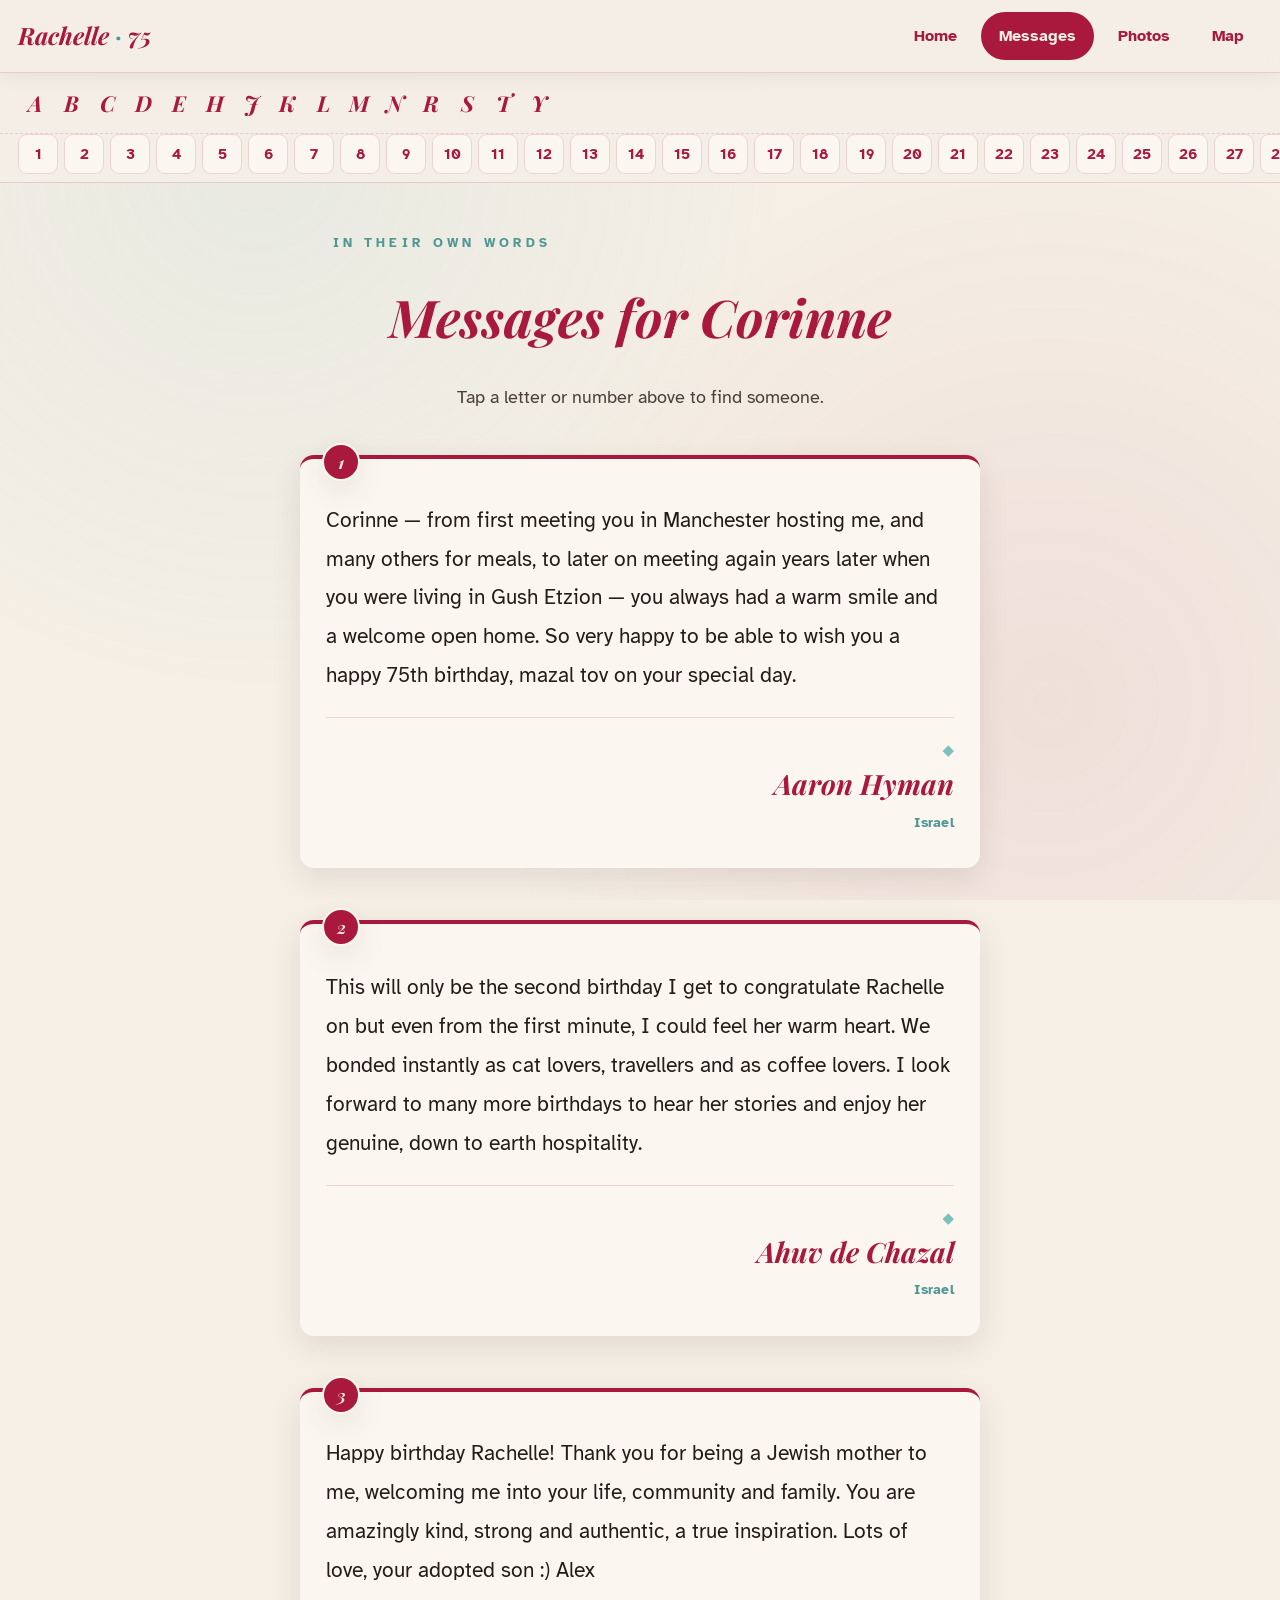
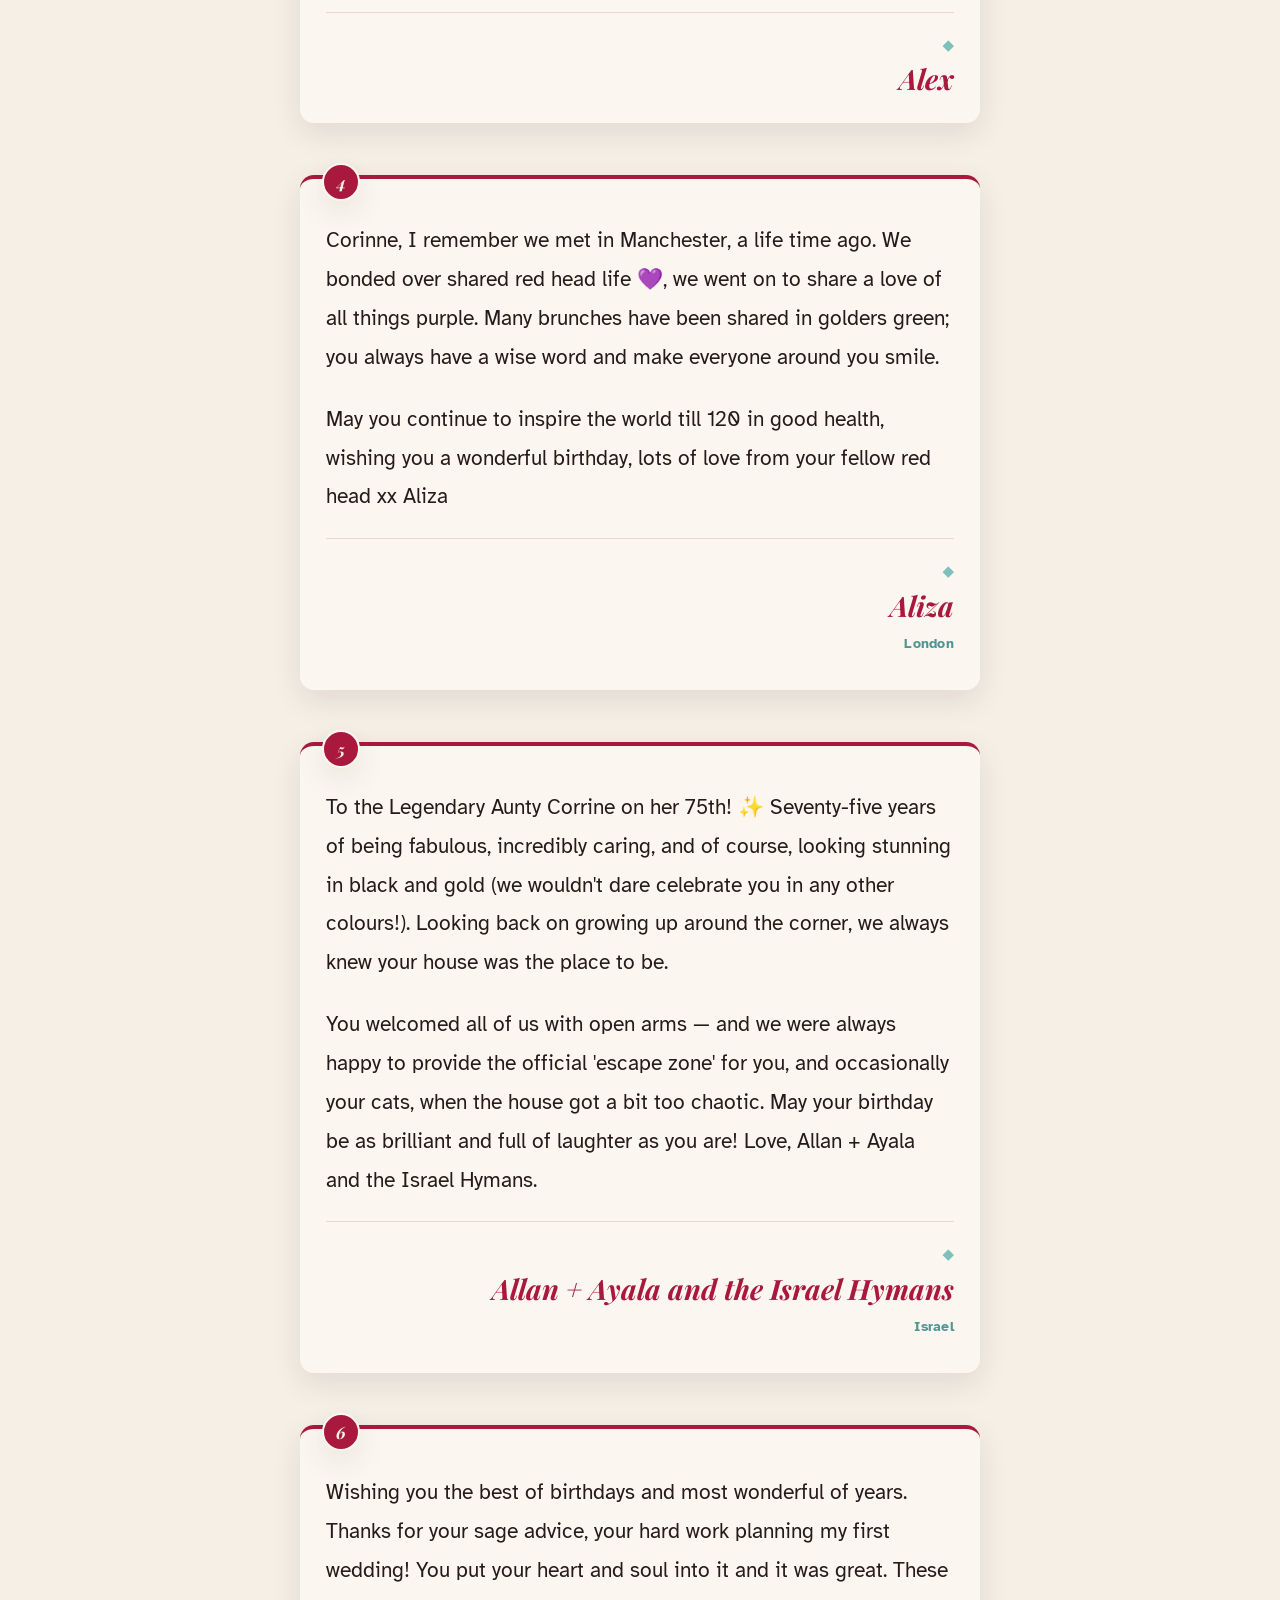
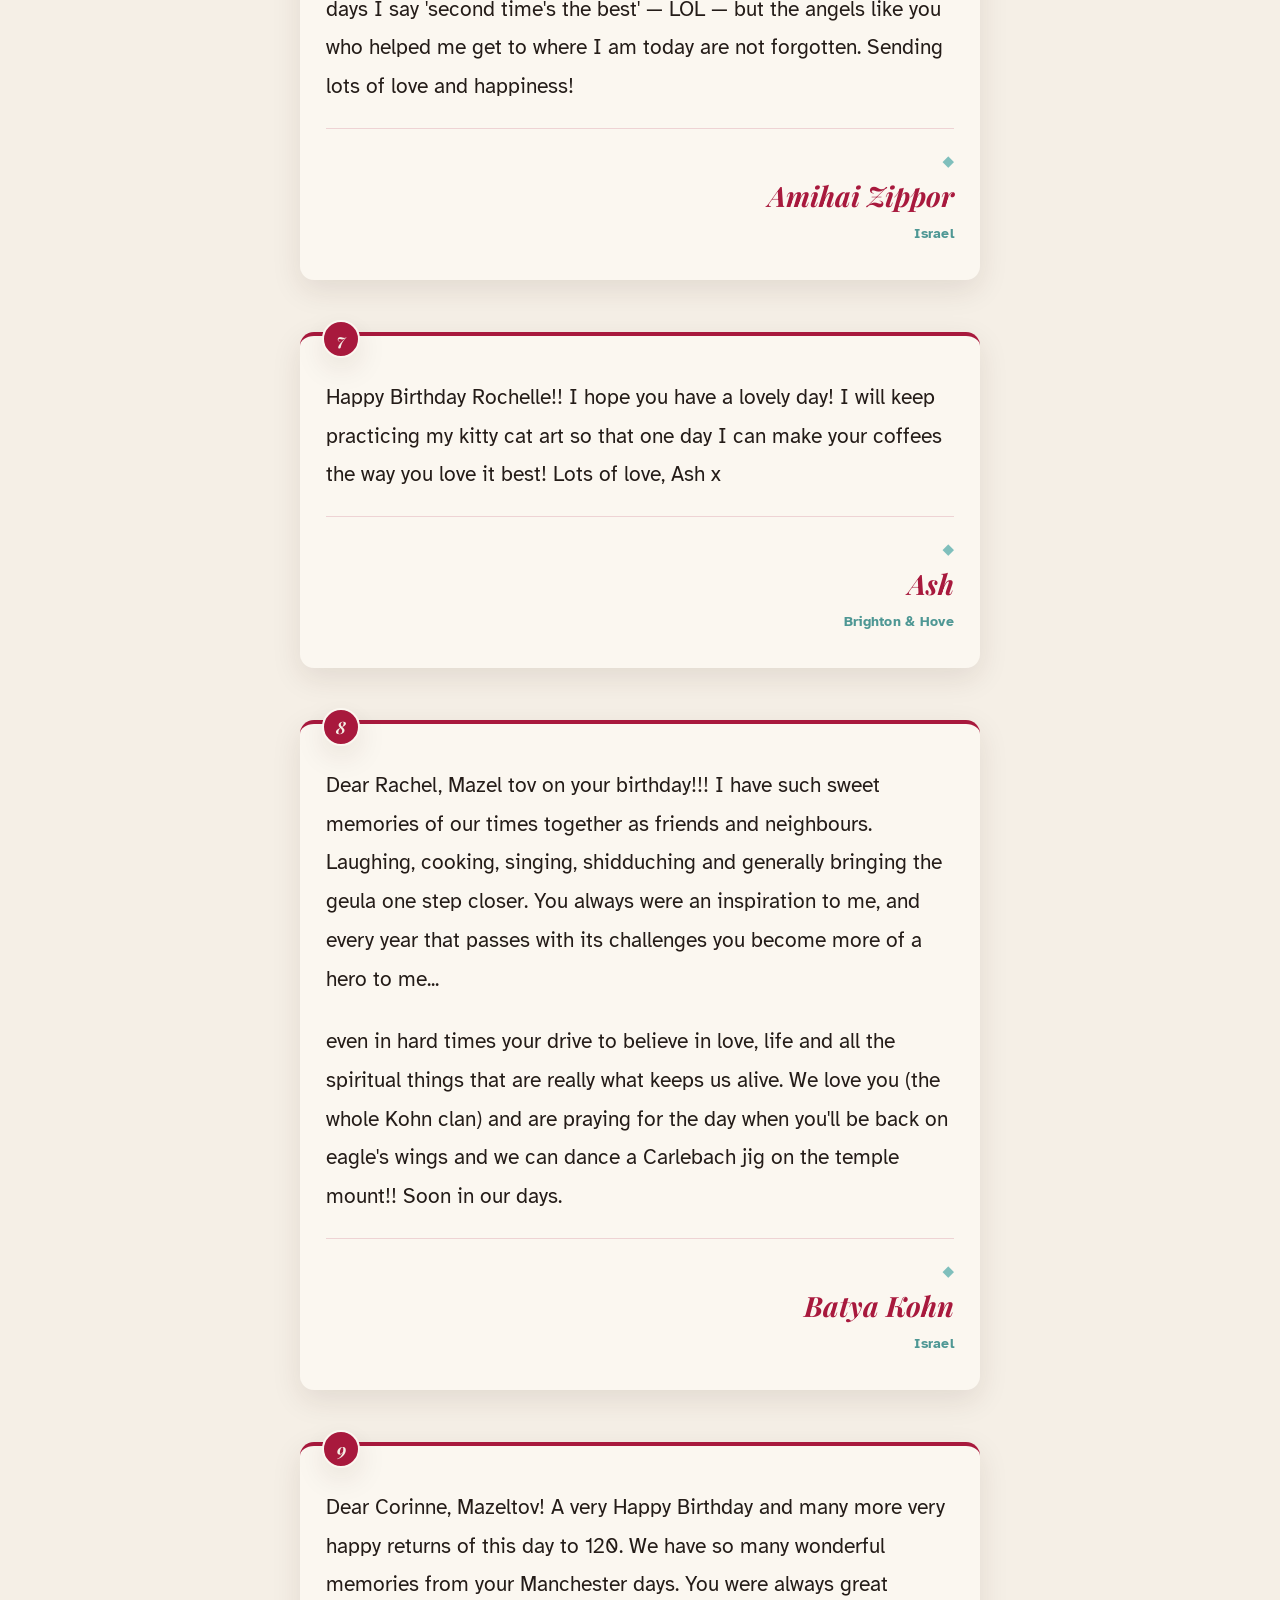
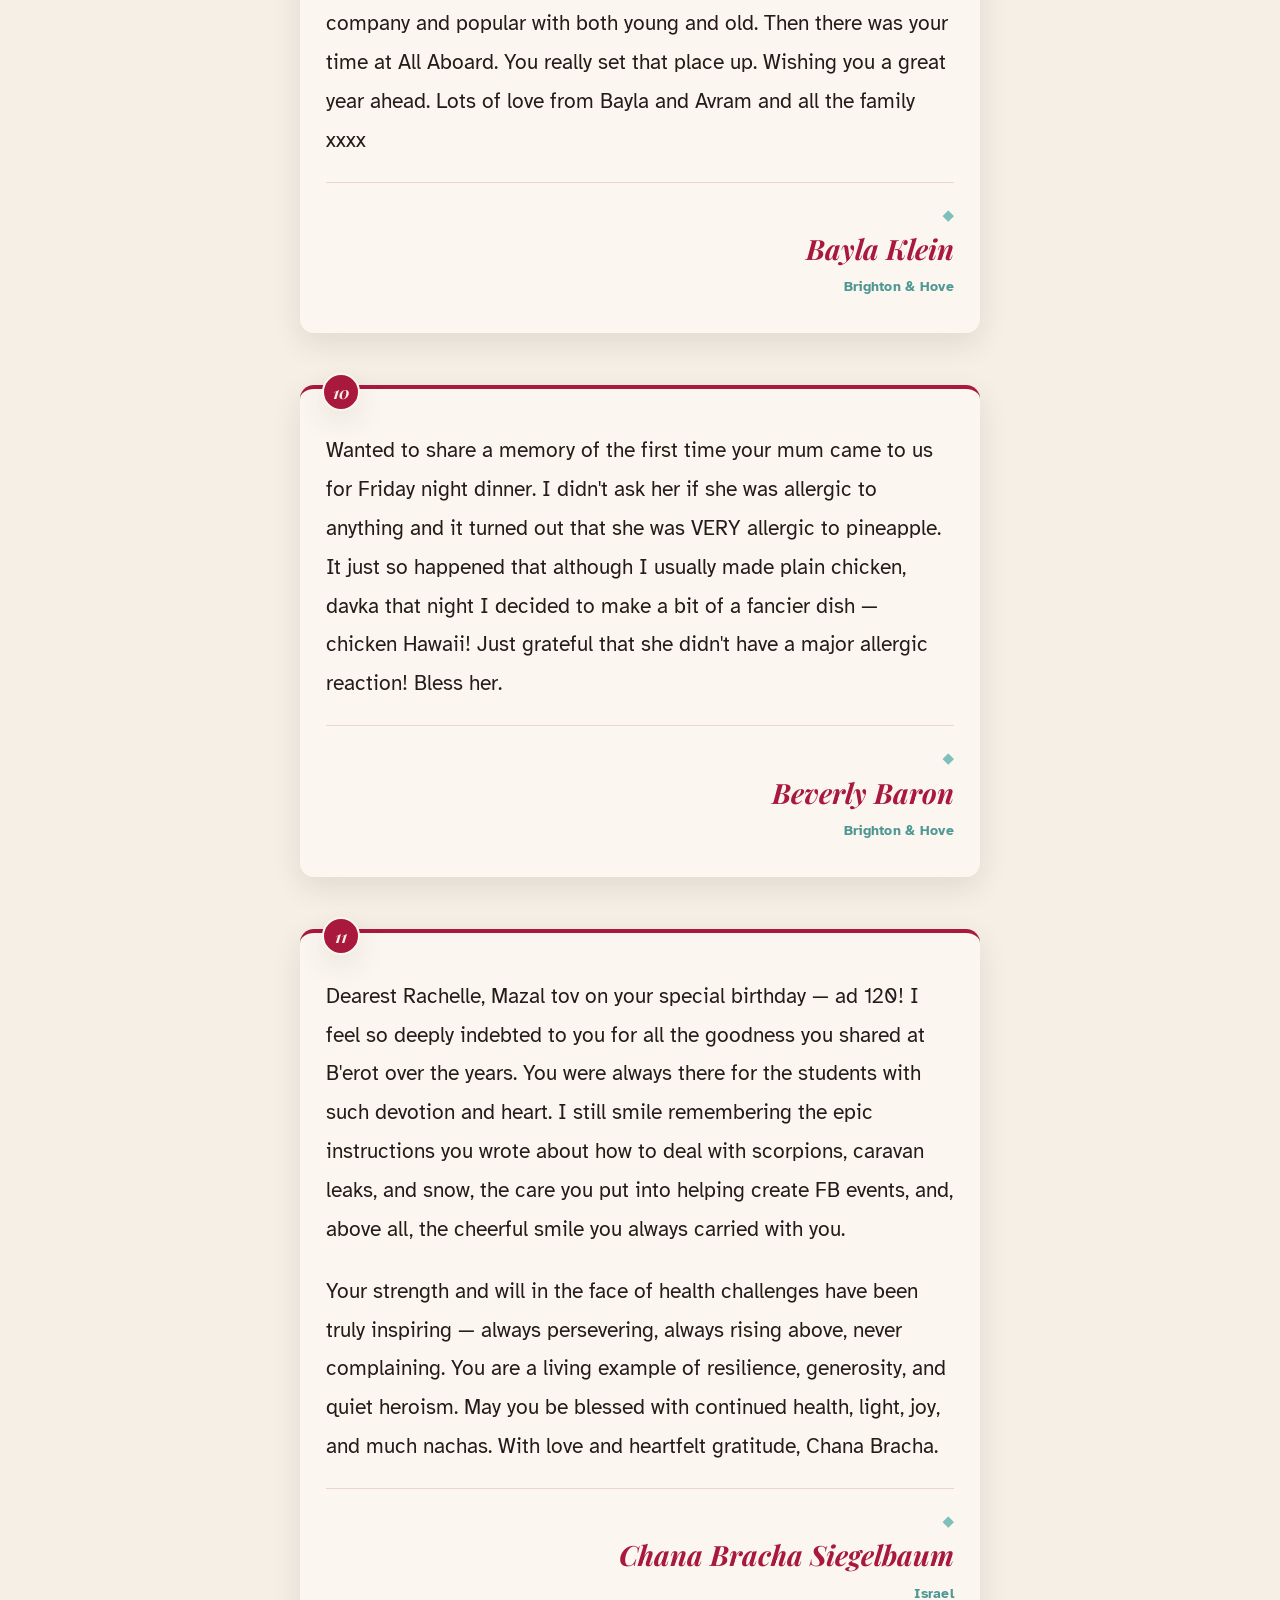
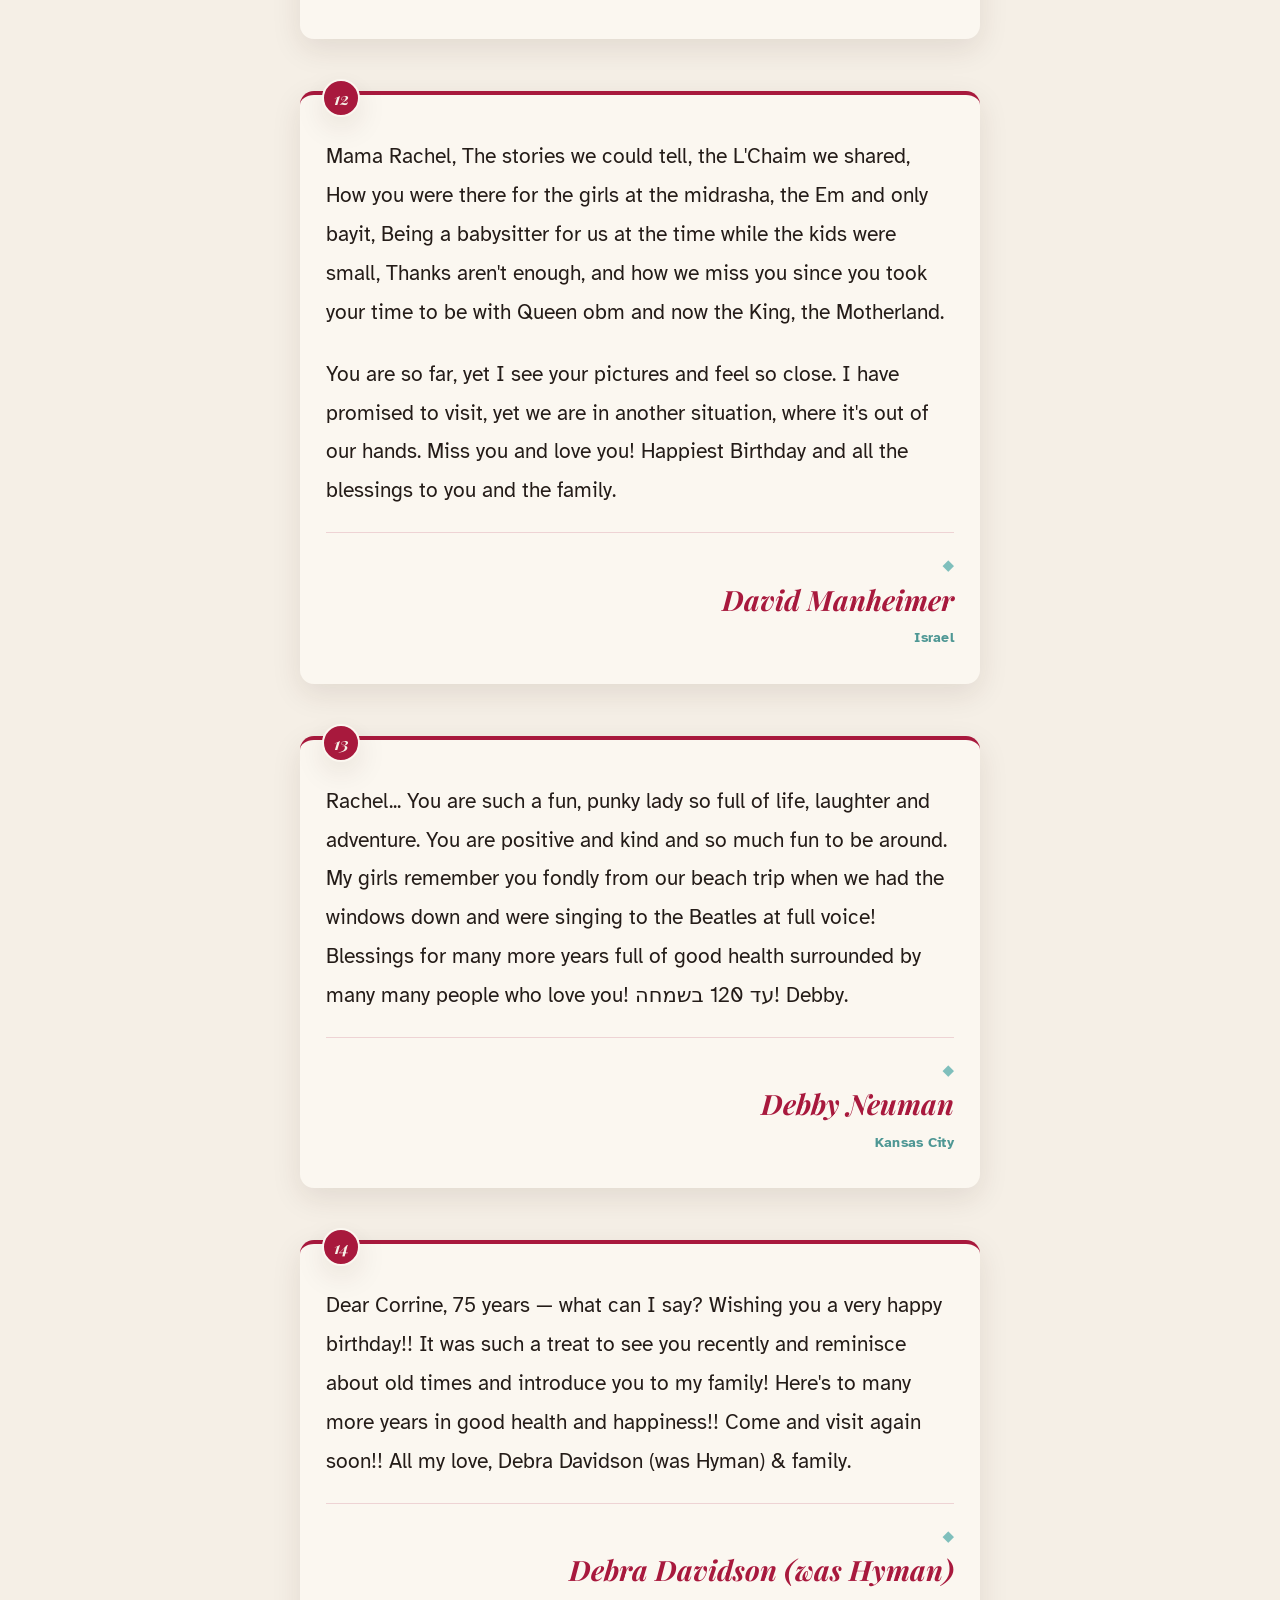
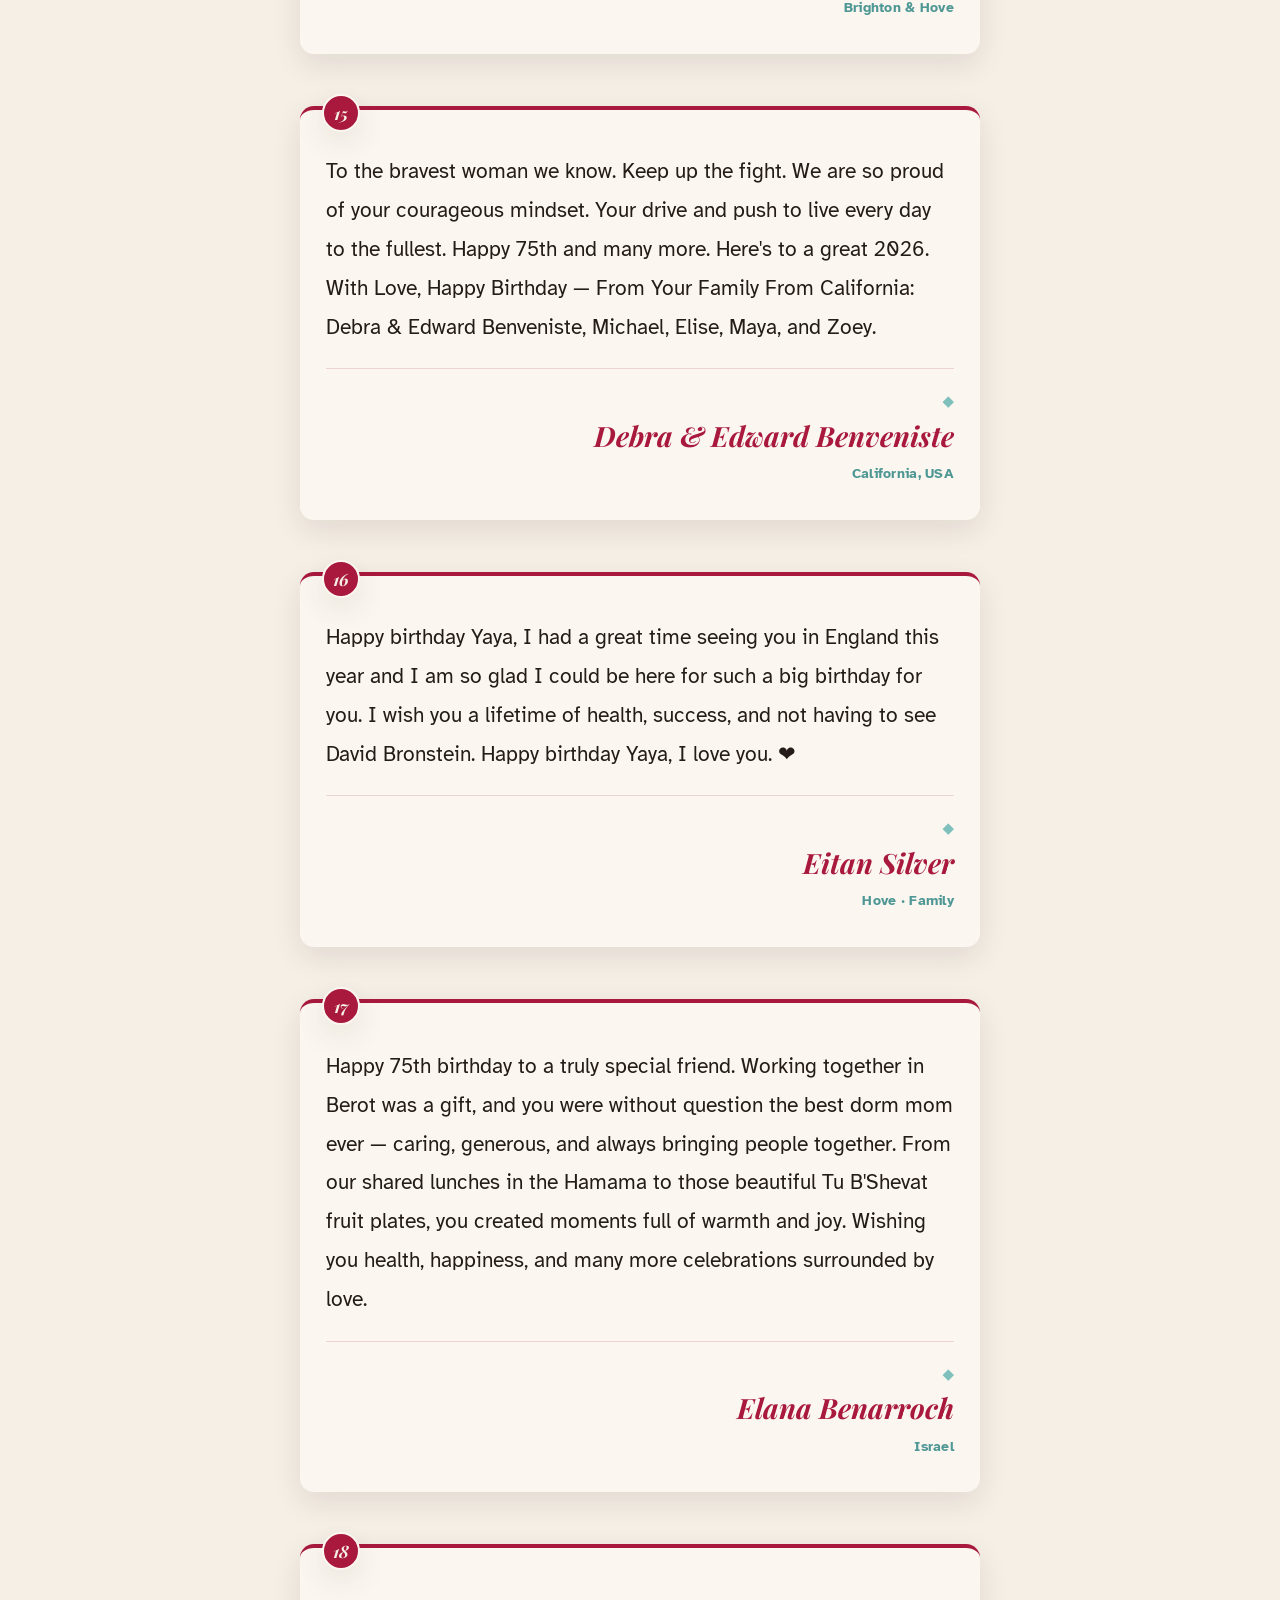
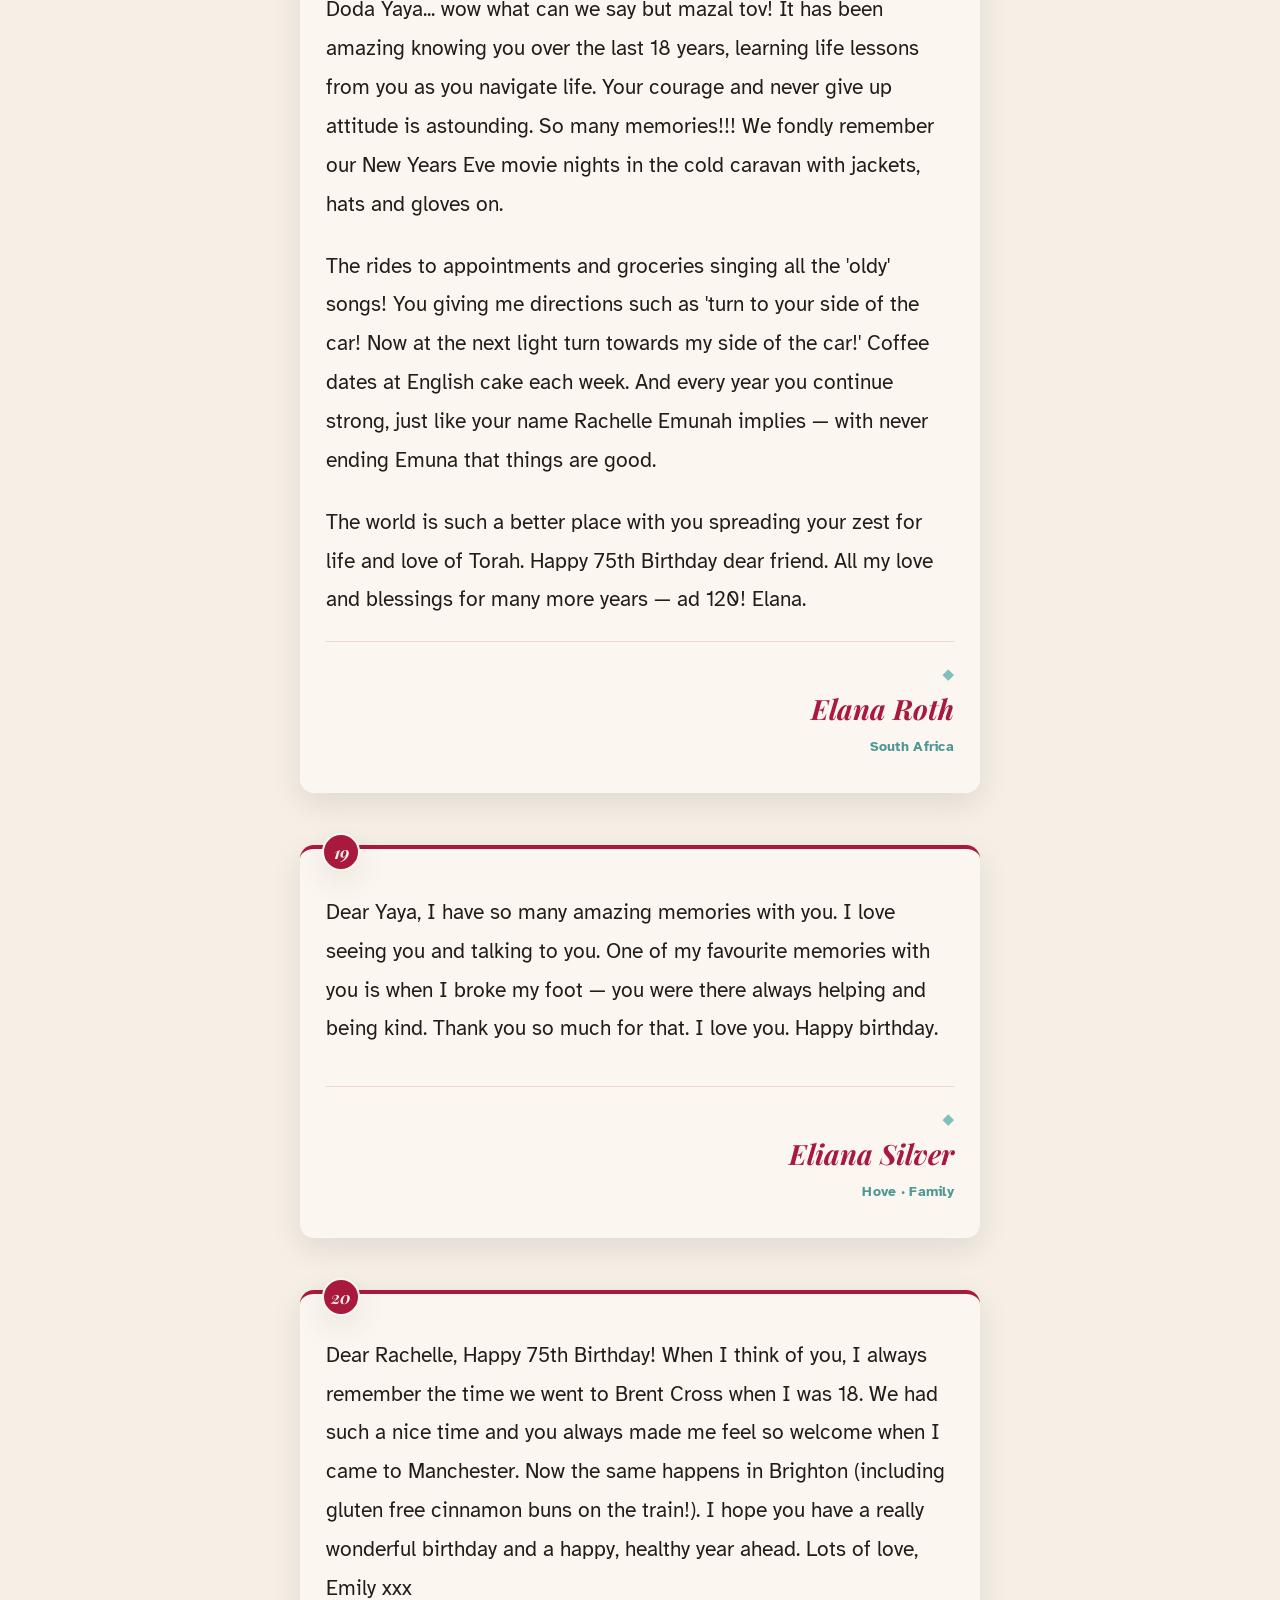
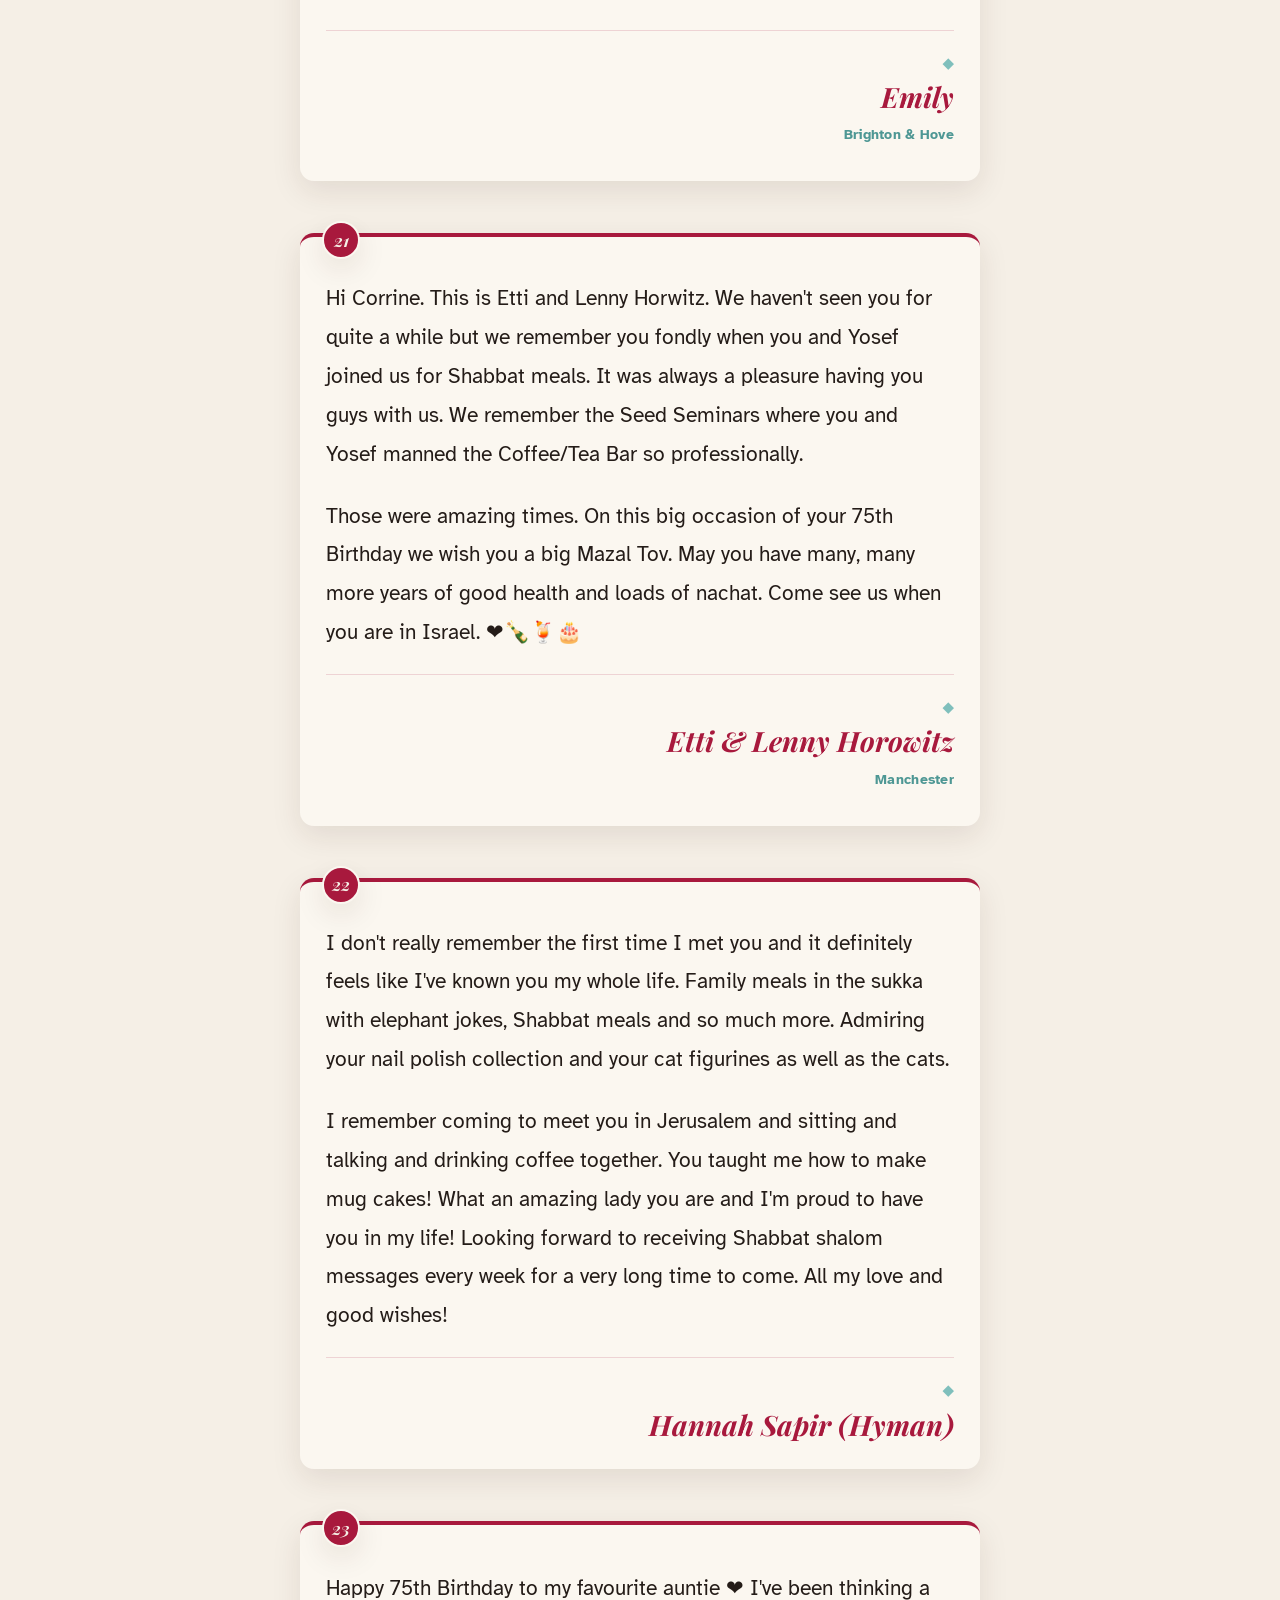
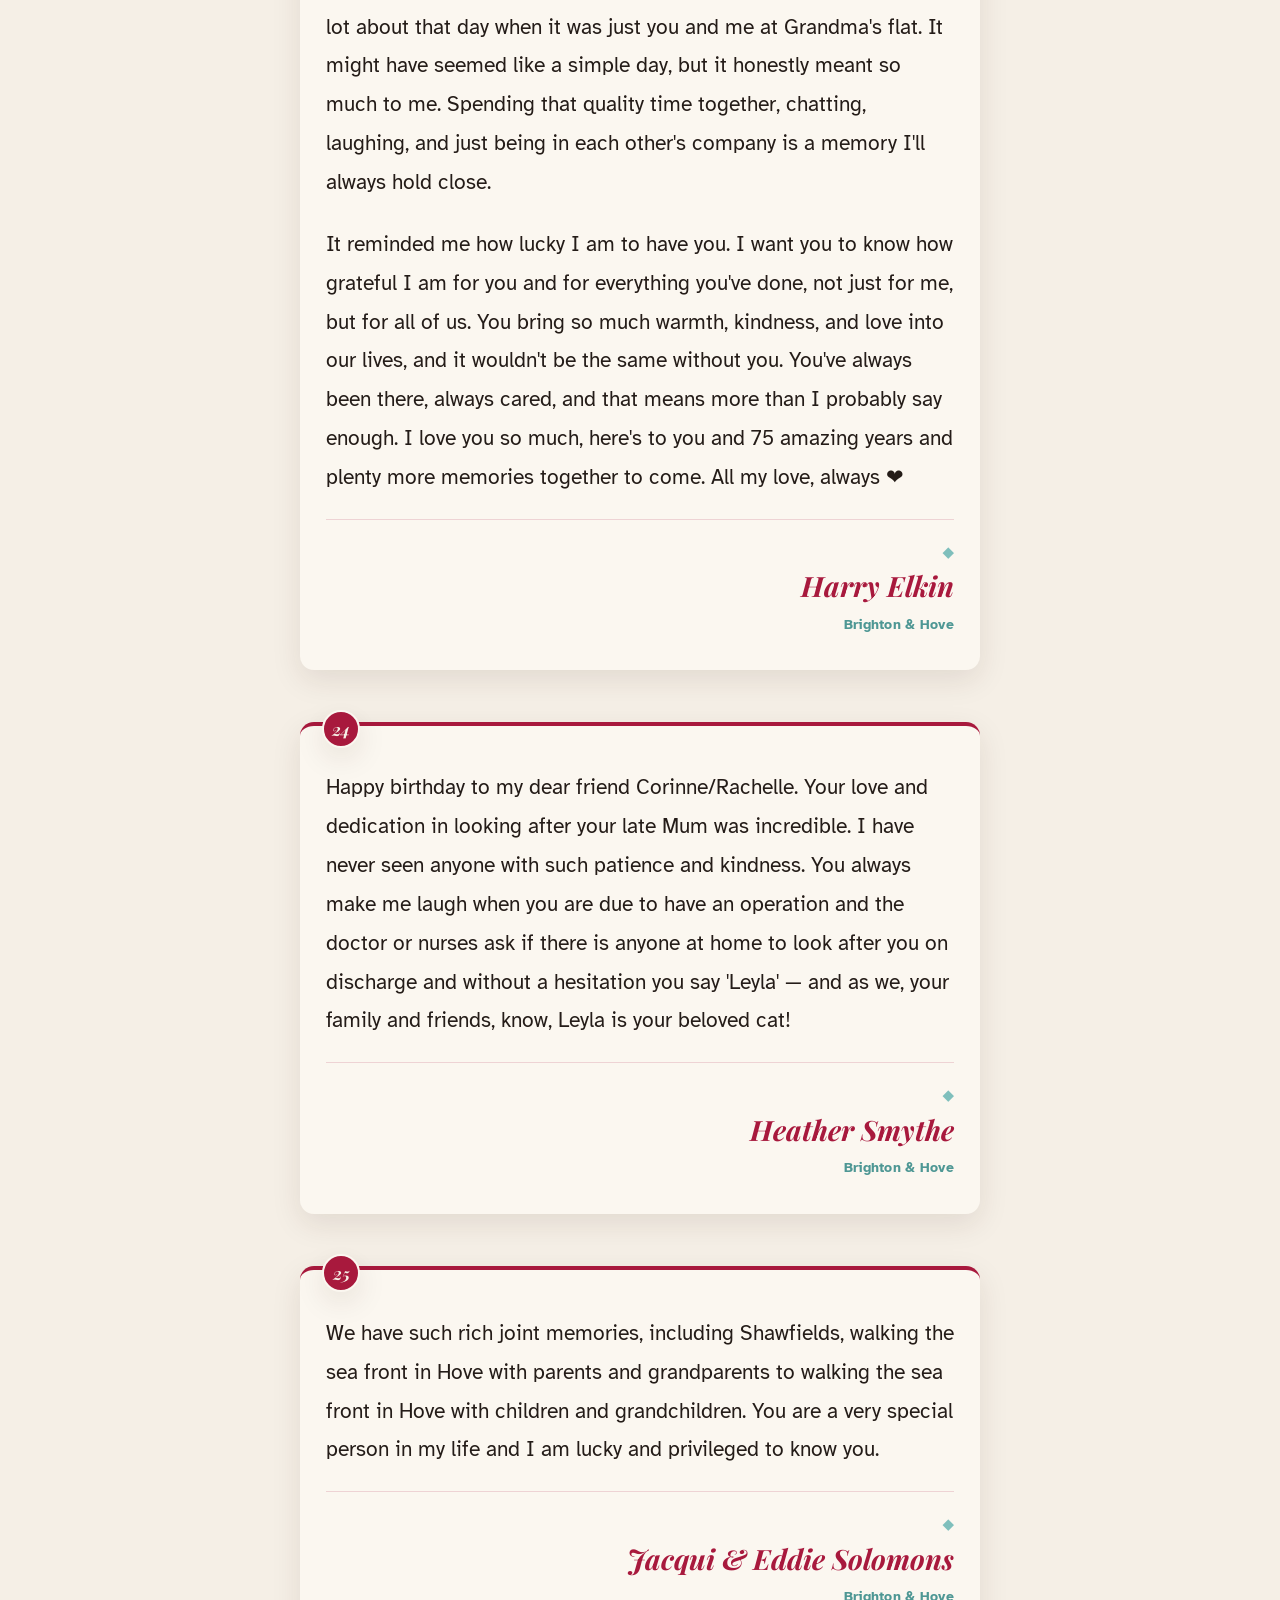
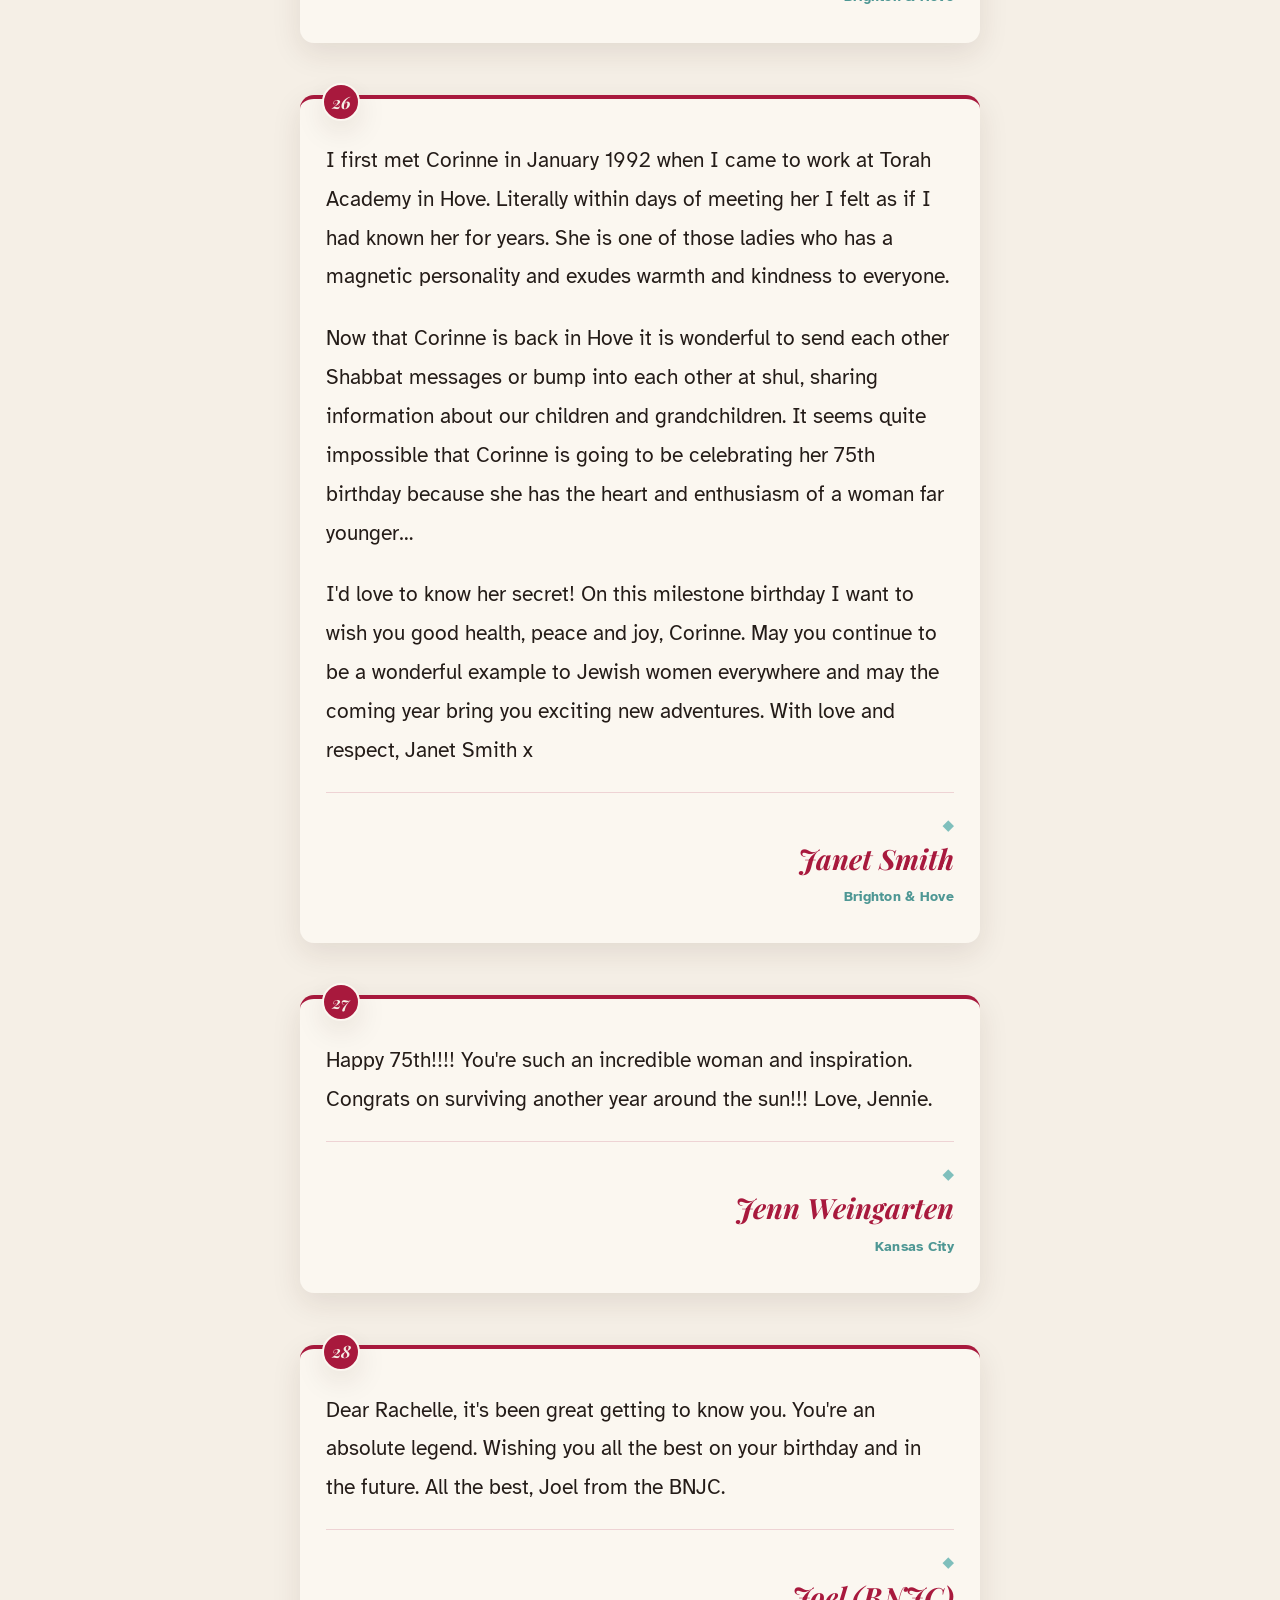
==== messages.html @ 21984458 "Add Rachelle Silver 75th birthday tribute site and Pages deploy workflow Static site (home, messages" ====
<!DOCTYPE html>
<html lang="en">
<head>
<meta charset="UTF-8" />
<meta name="viewport" content="width=device-width, initial-scale=1.0, viewport-fit=cover" />
<title>Messages · Rachelle Silver · 75</title>
<meta name="description" content="Messages of love for Rachelle (Corinne) Silver's 75th birthday." />
<link rel="preconnect" href="https://fonts.googleapis.com" />
<link rel="preconnect" href="https://fonts.gstatic.com" crossorigin />
<link href="https://fonts.googleapis.com/css2?family=Playfair+Display:ital,wght@0,400;0,500;0,600;0,700;1,400;1,500;1,600;1,700&family=Atkinson+Hyperlegible:ital,wght@0,400;0,700;1,400;1,700&display=swap" rel="stylesheet" />
<link rel="stylesheet" href="styles.css" />
</head>
<body>

<header class="site-head">
  <a class="brand" href="index.html">Rachelle <span class="b-dot">·</span> 75</a>
  <nav class="site-nav" aria-label="Main">
    <a href="index.html">Home</a>
    <a href="messages.html" class="active">Messages</a>
    <a href="photos.html">Photos</a>
    <a href="map.html">Map</a>
  </nav>
</header>

<div class="index-bar">
  <div class="row" id="azGroup" aria-label="Jump to a name"></div>
  <div class="row numrow" id="numRow" aria-label="Jump to a message by number"></div>
</div>

<section class="block">
  <div class="wrap">
    <div class="section-head">
      <p class="eyebrow">In their own words</p>
      <h2>Messages for Corinne</h2>
      <p>Tap a letter or number above to find someone.</p>
    </div>
    <div class="messages" id="messagesGrid"></div>
  </div>
</section>

<!-- print-only photo gallery, appended to the PDF after the messages -->
<section class="block print-gallery" id="printGallery" aria-hidden="true">
  <div class="wrap">
    <div class="section-head"><h2>Photos</h2></div>
    <div class="gallery" id="printGalleryGrid"></div>
  </div>
</section>

<footer>
  <p class="fdiamonds">◆ ◆ ◆</p>
  <p class="heb">Ad Meah V'Esrim<span class="rtl" dir="rtl" lang="he">עד מאה ועשרים</span></p>
  <p class="made">Created with love by Yosef Silver · June 2026</p>
</footer>

<script src="data.js"></script>
<script src="lightbox.js"></script>
<script>
const messagesGrid = document.getElementById('messagesGrid');

function toParagraphs(text){
  const explicit = text.split(/\n\s*\n|\r?\n/).map(s=>s.trim()).filter(Boolean);
  if(explicit.length>1) return explicit;
  const t = text.trim();
  if(t.length < 300) return [t];
  const parts = t.match(/.*?[.!?…]+["'’)\]]*[\s]+|.+$/g) || [t];
  const paras=[]; let cur='';
  for(const s of parts){
    cur += s;
    if(cur.trim().length >= 260){ paras.push(cur.trim()); cur=''; }
  }
  if(cur.trim()){
    if(paras.length && cur.trim().length < 130) paras[paras.length-1] += ' ' + cur.trim();
    else paras.push(cur.trim());
  }
  return paras.length ? paras : [t];
}

function buildCard(m){
  const card = document.createElement('article');
  card.className='msg'+(m.poem?' poem':'');
  card.id=m.id;

  let html = '<span class="msg-num" aria-hidden="true">'+(m.index+1)+'</span>';

  const photos = m.photos||[];
  const pos = m.photoPos ? ' style="object-position:'+m.photoPos+'"' : '';
  if(photos.length>=1){
    const gi0 = ALL_PHOTOS.findIndex(p=>p.src===photos[0]);
    html += '<div class="photo-container msg-photo" data-gi="'+gi0+'"><div class="ar"><img loading="lazy" src="'+photos[0]+'"'+pos+' alt="Photo from '+m.name+'" onerror="this.closest(\'.photo-container\').style.display=\'none\'"></div></div>';
  }

  const safe=m.text.replace(/</g,'&lt;');
  const paras = m.poem ? [safe] : toParagraphs(safe);
  html += '<div class="msg-text" dir="auto">'+paras.map(p=>'<p>'+p+'</p>').join('')+'</div>';

  if(photos.length>1){
    html += '<div class="thumb-row">';
    photos.slice(1).forEach(src=>{
      const gi = ALL_PHOTOS.findIndex(p=>p.src===src);
      html += '<div class="photo-container" data-gi="'+gi+'"><img loading="lazy" src="'+src+'" alt="More from '+m.name+'" onerror="this.closest(\'.photo-container\').style.display=\'none\'"></div>';
    });
    html += '</div>';
  }

  html += '<div class="msg-sig"><span class="sig-dash">◆</span><h3 class="msg-name">'+m.name+'</h3>';
  if(m.loc) html += '<p class="msg-loc">'+m.loc+'</p>';
  html += '</div>';

  card.innerHTML=html;
  card.querySelectorAll('[data-gi]').forEach(el=>{
    el.addEventListener('click',()=>openLightbox(parseInt(el.dataset.gi,10)));
  });
  return card;
}

MESSAGES.forEach(m=>messagesGrid.appendChild(buildCard(m)));

function headerH(){return document.querySelector('.site-head').offsetHeight + document.querySelector('.index-bar').offsetHeight;}

function jumpTo(idx, letter){
  document.querySelectorAll('.azletter').forEach(b=>b.classList.toggle('cur', b.dataset.letter===letter));
  document.querySelectorAll('.numbtn').forEach(b=>b.classList.toggle('cur', +b.dataset.num===idx));
  const el=document.getElementById(MESSAGES[idx].id);
  if(el){
    el.classList.add('flash');
    window.scrollTo({top:Math.max(0, el.offsetTop - headerH() - 14), behavior:'smooth'});
    setTimeout(()=>el.classList.remove('flash'),2000);
  }
}

// A–Z index
const azGroup = document.getElementById('azGroup');
const letterFirst = {};
MESSAGES.forEach((m,i)=>{
  const L=(m.name.trim()[0]||'').toUpperCase();
  if(/[A-Z]/.test(L) && !(L in letterFirst)) letterFirst[L]=i;
});
for(let i=65;i<=90;i++){
  const L=String.fromCharCode(i);
  if(L in letterFirst){
    const b=document.createElement('button');
    b.className='azletter';b.textContent=L;b.dataset.letter=L;
    b.setAttribute('aria-label','Jump to names starting with '+L);
    b.addEventListener('click',()=>jumpTo(letterFirst[L],L));
    azGroup.appendChild(b);
  }
}

// numbered index
const numRow = document.getElementById('numRow');
MESSAGES.forEach((m,i)=>{
  const b=document.createElement('button');
  b.className='numbtn';b.textContent=(i+1);b.dataset.num=i;
  b.setAttribute('aria-label','Jump to message '+(i+1)+', '+m.name);
  b.addEventListener('click',()=>jumpTo(i));
  numRow.appendChild(b);
});

// arrive from Home's "Save as PDF" button
// build the print-only gallery so the PDF includes every photo after the messages
(function(){
  const grid=document.getElementById('printGalleryGrid');
  ALL_PHOTOS.forEach(p=>{
    const fig=document.createElement('figure');
    fig.className='photo-container';
    fig.innerHTML='<div class="ar"><img loading="lazy" src="'+p.src+'" alt="Photo shared by '+p.name+'" onerror="this.closest(\'.photo-container\').style.display=\'none\'"></div><figcaption class="cap">'+p.name+'</figcaption>';
    grid.appendChild(fig);
  });
})();

if(new URLSearchParams(location.search).get('print')==='1'){
  setTimeout(()=>window.print(), 700);
}
</script>
</body>
</html>
---- styles.css ----
/* ============================================================
   Rachelle Silver · 75 — shared stylesheet (mini site)
   ============================================================ */
@import url('https://fonts.googleapis.com/css2?family=Playfair+Display:ital,wght@0,400;0,500;0,600;0,700;1,400;1,500;1,600;1,700&family=Atkinson+Hyperlegible:ital,wght@0,400;0,700;1,400;1,700&display=swap');

:root{
  --cream:#F5EFE6;
  --cream-deep:#EFE6D8;
  --card:#FBF7F0;
  --crimson:#A8193D;
  --crimson-deep:#85102F;
  --teal:#7FBFBC;
  --teal-deep:#4E9794;
  --ink:#241C18;
  --ink-soft:#4A3F39;
  --line:rgba(168,25,61,.16);
  --shadow:0 10px 30px rgba(60,30,20,.10);
  --shadow-lg:0 18px 50px rgba(60,30,20,.18);
  --body-font:'Atkinson Hyperlegible','Lexend',system-ui,sans-serif; /* @kind font */
  --display:'Playfair Display',Georgia,serif; /* @kind font */
  --maxw:1080px;
}

*{box-sizing:border-box;}
html{scroll-behavior:smooth;scroll-padding-top:130px;-webkit-text-size-adjust:100%;}
body{
  margin:0;
  background:var(--cream);
  color:var(--ink);
  font-family:var(--body-font);
  font-size:21px;
  line-height:1.9;
  overflow-x:hidden;
  -webkit-font-smoothing:antialiased;
}
img{max-width:100%;display:block;}
a{color:inherit;}

body::before{
  content:"";position:fixed;inset:0;z-index:-1;pointer-events:none;
  background:
    radial-gradient(circle at 20% 18%, rgba(127,191,188,.10), transparent 42%),
    radial-gradient(circle at 82% 78%, rgba(168,25,61,.07), transparent 45%);
}

.wrap{max-width:var(--maxw);margin:0 auto;padding:0 22px;}

/* ============ SITE HEADER / NAV (every page) ============ */
.site-head{
  position:sticky;top:0;z-index:40;
  display:flex;align-items:center;justify-content:space-between;gap:14px;
  padding:12px 18px;
  background:rgba(245,239,230,.94);
  backdrop-filter:blur(10px);
  -webkit-backdrop-filter:blur(10px);
  border-bottom:1px solid var(--line);
  box-shadow:0 4px 18px rgba(60,30,20,.06);
}
.site-head .brand{
  font-family:var(--display);font-style:italic;font-weight:700;
  color:var(--crimson);font-size:24px;text-decoration:none;white-space:nowrap;
}
.site-head .brand .b-dot{color:var(--teal-deep);font-style:normal;}
.site-nav{display:flex;gap:6px;overflow-x:auto;scrollbar-width:none;}
.site-nav::-webkit-scrollbar{display:none;}
.site-nav a{
  flex:0 0 auto;min-height:48px;display:inline-flex;align-items:center;
  padding:0 18px;border-radius:999px;text-decoration:none;
  font-size:16px;font-weight:700;color:var(--crimson);
  transition:background .18s ease,color .18s ease;
}
.site-nav a:hover{background:rgba(168,25,61,.10);}
.site-nav a.active{background:var(--crimson);color:var(--cream);}

/* ============ HERO ============ */
.hero{text-align:center;padding:74px 22px 48px;position:relative;}
.diamonds{color:var(--teal-deep);letter-spacing:.7em;font-size:18px;margin:0 0 26px;padding-left:.7em;}
.hero h1{
  font-family:var(--display);font-style:italic;font-weight:700;color:var(--crimson);
  font-size:clamp(54px,13vw,108px);line-height:1.02;margin:0;letter-spacing:-.01em;text-wrap:balance;
}
.hero h1 .dot{color:var(--teal-deep);font-style:normal;}
.hero .sub{font-family:var(--display);font-style:italic;font-size:clamp(20px,4.6vw,30px);color:var(--ink-soft);margin:22px 0 0;}
.hero .blessing{margin:30px auto 0;max-width:560px;font-size:18px;color:var(--ink-soft);}
.hero-photos{display:flex;justify-content:center;flex-wrap:wrap;gap:10px;margin:26px auto 4px;max-width:720px;}
.hero-photos .hp{
  width:72px;height:72px;border-radius:50%;object-fit:cover;object-position:center 28%;
  border:3px solid #fff;box-shadow:var(--shadow);background:var(--cream-deep);
}
.hero-photos .hp:nth-child(even){transform:translateY(8px);}
.hr-diamonds{display:flex;align-items:center;justify-content:center;gap:14px;color:var(--teal-deep);margin:34px 0 4px;}
.hr-diamonds::before,.hr-diamonds::after{content:"";height:1px;width:min(120px,22vw);background:linear-gradient(to right,transparent,var(--line),transparent);}

/* ============ HOME NAV CARDS ============ */
.home-cards{
  max-width:980px;margin:8px auto 0;padding:0 22px 20px;
  display:grid;grid-template-columns:repeat(3,1fr);gap:18px;
}
.home-card{
  display:flex;flex-direction:column;justify-content:flex-end;
  min-height:200px;padding:24px;border-radius:16px;text-decoration:none;
  background:var(--card);border:1px solid var(--line);border-top:4px solid var(--crimson);
  box-shadow:var(--shadow);transition:transform .15s ease,box-shadow .15s ease;
}
.home-card:hover{transform:translateY(-4px);box-shadow:var(--shadow-lg);}
.home-card .hc-mark{font-size:30px;color:var(--teal-deep);letter-spacing:.3em;margin:0 0 auto;}
.home-card h3{font-family:var(--display);font-style:italic;font-weight:700;color:var(--crimson);font-size:30px;margin:14px 0 6px;}
.home-card p{margin:0;font-size:16px;color:var(--ink-soft);}
.pdf-btn{
  display:inline-flex;align-items:center;gap:9px;min-height:52px;margin:0 auto;padding:0 26px;
  background:var(--teal-deep);color:#fff;border:none;cursor:pointer;border-radius:999px;
  font-family:var(--body-font);font-size:17px;font-weight:700;box-shadow:var(--shadow);
  transition:background .18s ease,transform .12s ease;text-decoration:none;
}
.pdf-btn:hover{background:#356b68;}
.pdf-btn:active{transform:scale(.97);}
.pdf-btn svg{width:20px;height:20px;}
.pdf-wrap{text-align:center;padding:8px 22px 56px;}

/* ============ SECTION HEADERS ============ */
section.block{padding:48px 0 56px;}
.section-head{text-align:center;margin:0 0 40px;}
.section-head h2{font-family:var(--display);font-style:italic;font-weight:700;color:var(--crimson);font-size:clamp(34px,7vw,52px);margin:0;text-wrap:balance;}
.section-head .eyebrow{color:var(--teal-deep);letter-spacing:.32em;font-size:13px;text-transform:uppercase;margin:0 0 12px;font-weight:700;}
.section-head p{max-width:640px;margin:14px auto 0;color:var(--ink-soft);font-size:18px;}

/* ============ A–Z + NUMBER INDEX (messages page) ============ */
.index-bar{
  position:sticky;top:72px;z-index:30;
  background:rgba(245,239,230,.94);backdrop-filter:blur(10px);-webkit-backdrop-filter:blur(10px);
  border-bottom:1px solid var(--line);
}
.index-bar .row{display:flex;align-items:center;gap:2px;overflow-x:auto;padding:8px 18px;scrollbar-width:none;}
.index-bar .row::-webkit-scrollbar{display:none;}
.index-bar .row.numrow{padding-top:0;border-top:1px dashed var(--line);gap:6px;}
.azletter{
  flex:0 0 auto;min-width:34px;height:44px;padding:0 2px;border:none;background:transparent;cursor:pointer;
  color:var(--crimson);font-family:var(--display);font-style:italic;font-weight:700;font-size:22px;
  line-height:44px;border-radius:8px;transition:color .15s ease,background .15s ease;
}
.azletter:hover{background:rgba(127,191,188,.22);}
.azletter.cur{color:var(--teal-deep);text-decoration:underline;text-underline-offset:5px;}
.numbtn{
  flex:0 0 auto;min-width:40px;height:40px;padding:0 4px;border:1px solid var(--line);background:var(--card);cursor:pointer;
  color:var(--crimson);font-family:var(--body-font);font-size:15px;font-weight:700;border-radius:9px;
  transition:background .15s ease,color .15s ease,border-color .15s ease;
}
.numbtn:hover{background:var(--crimson);color:var(--cream);border-color:var(--crimson);}
.numbtn.cur{background:var(--teal);color:#173f3d;border-color:var(--teal);}

/* ============ GALLERY ============ */
.gallery{columns:4 220px;column-gap:16px;}
.gallery .photo-container{
  break-inside:avoid;margin:0 0 16px;position:relative;border-radius:10px;overflow:hidden;
  background:var(--cream-deep);box-shadow:var(--shadow);cursor:zoom-in;border:4px solid #fff;
}
.gallery .ar{aspect-ratio:1/1;width:100%;}
.gallery img{width:100%;height:100%;object-fit:cover;object-position:center 30%;transition:transform .4s ease;}
.gallery .photo-container:hover img{transform:scale(1.05);}
.gallery .cap{
  position:absolute;left:0;right:0;bottom:0;padding:22px 12px 10px;font-size:14px;font-weight:700;color:#fff;
  background:linear-gradient(to top,rgba(20,8,12,.78),transparent);opacity:0;transition:opacity .2s ease;
}
.gallery .photo-container:hover .cap,.gallery .photo-container:focus-within .cap{opacity:1;}

/* ============ MAP ============ */
.map-card{background:var(--card);border:1px solid var(--line);border-radius:16px;box-shadow:var(--shadow);padding:14px;overflow:hidden;}
#worldmap{width:100%;height:auto;display:block;}
#worldmap .country{fill:var(--cream-deep);stroke:#d9cdb8;stroke-width:.4;}
#worldmap .pin{fill:var(--crimson);stroke:#fff;stroke-width:1.5;cursor:pointer;transition:r .15s ease;}
#worldmap .pin:hover{fill:var(--crimson-deep);}
#worldmap .pin-ring{fill:none;stroke:var(--crimson);stroke-width:1.2;opacity:.5;}
.map-tip{
  position:fixed;z-index:90;pointer-events:none;background:var(--ink);color:var(--cream);
  padding:10px 14px;border-radius:10px;font-size:14px;line-height:1.5;max-width:260px;
  box-shadow:var(--shadow-lg);opacity:0;transition:opacity .12s ease;transform:translate(-50%,-100%);
}
.map-tip b{color:var(--teal);}
.map-legend{display:flex;flex-wrap:wrap;gap:10px 18px;justify-content:center;margin:18px 0 0;font-size:15px;color:var(--ink-soft);}
.map-legend span{display:inline-flex;align-items:center;gap:8px;}
.map-legend i{width:12px;height:12px;border-radius:50%;background:var(--crimson);border:2px solid #fff;box-shadow:0 0 0 1px var(--line);}

/* ============ MESSAGES ============ */
.messages{max-width:680px;margin:0 auto;display:flex;flex-direction:column;gap:26px;}
.msg{
  break-inside:avoid;position:relative;background:var(--card);border-radius:14px;border-top:4px solid var(--crimson);
  box-shadow:var(--shadow);padding:26px 26px 28px;margin:0 0 26px;scroll-margin-top:150px;
}
.msg-num{
  position:absolute;top:-16px;left:22px;width:38px;height:38px;border-radius:50%;
  background:var(--crimson);color:var(--cream);display:flex;align-items:center;justify-content:center;
  font-family:var(--display);font-style:italic;font-weight:700;font-size:17px;box-shadow:var(--shadow);border:2px solid var(--card);
}
.msg-name{font-family:var(--display);font-style:italic;font-weight:700;color:var(--crimson);font-size:34px;line-height:1.15;margin:0;}
.msg-loc{display:inline-flex;align-items:center;gap:6px;color:var(--teal-deep);font-size:14px;font-weight:700;margin:8px 0 0;letter-spacing:.02em;}
.msg-photo{margin:0 0 4px;border-radius:10px;overflow:hidden;box-shadow:var(--shadow);cursor:zoom-in;border:4px solid #fff;}
.msg-photo .ar{aspect-ratio:4/3;width:100%;}
.msg-photo img{width:100%;height:100%;object-fit:cover;object-position:center 28%;}
.msg-text{margin:16px 0 0;font-size:21px;line-height:1.85;color:var(--ink);}
.msg-photo + .msg-text{margin-top:18px;}
.msg-text p{margin:0 0 1.1em;}
.msg-text p:last-child{margin-bottom:0;}
.msg.poem .msg-text{font-style:italic;line-height:1.7;color:var(--ink-soft);white-space:pre-line;}
.msg-sig{margin:22px 0 0;padding:18px 0 0;border-top:1px solid var(--line);text-align:right;}
.msg-sig .sig-dash{display:block;color:var(--teal);font-size:15px;margin:0 0 4px;}
.msg-sig .msg-name{font-size:28px;margin:0;}
.msg-sig .msg-loc{justify-content:flex-end;margin:6px 0 0;}
.thumb-row{display:flex;flex-wrap:wrap;gap:10px;margin:16px 0 0;}
.thumb-row .photo-container{width:74px;height:74px;border-radius:8px;overflow:hidden;cursor:zoom-in;box-shadow:var(--shadow);border:3px solid #fff;}
.thumb-row img{width:100%;height:100%;object-fit:cover;object-position:center 28%;}
.msg.flash{animation:flashcard 1.9s ease;}
@keyframes flashcard{0%,100%{box-shadow:var(--shadow);}24%{box-shadow:0 0 0 4px var(--teal),var(--shadow-lg);}}

/* ============ FOOTER ============ */
footer{text-align:center;padding:64px 22px 80px;background:var(--crimson);color:var(--cream);margin-top:40px;}
footer .heb{font-family:var(--display);font-style:italic;font-size:clamp(26px,6vw,40px);margin:0;}
footer .heb .rtl{display:block;font-style:normal;margin-top:6px;font-size:.9em;}
footer .made{margin:26px 0 0;font-size:17px;opacity:.92;}
footer .fdiamonds{color:var(--teal);letter-spacing:.6em;font-size:16px;margin:0 0 22px;padding-left:.6em;}

/* ============ LIGHTBOX ============ */
.lightbox{position:fixed;inset:0;z-index:100;background:rgba(20,8,12,.92);display:none;align-items:center;justify-content:center;padding:24px;}
.lightbox.open{display:flex;}
.lightbox img{max-width:94vw;max-height:84vh;object-fit:contain;border-radius:8px;box-shadow:var(--shadow-lg);}
.lightbox .lb-cap{position:absolute;bottom:24px;left:0;right:0;text-align:center;color:var(--cream);font-size:16px;font-weight:700;}
.lb-btn{
  position:absolute;background:rgba(245,239,230,.14);color:var(--cream);border:1px solid rgba(245,239,230,.3);
  width:56px;height:56px;border-radius:50%;font-size:26px;cursor:pointer;display:flex;align-items:center;justify-content:center;transition:background .15s ease;
}
.lb-btn:hover{background:rgba(245,239,230,.28);}
.lb-close{top:20px;right:20px;}
.lb-prev{left:14px;top:50%;transform:translateY(-50%);}
.lb-next{right:14px;top:50%;transform:translateY(-50%);}

@media (max-width:760px){
  .home-cards{grid-template-columns:1fr;}
}
@media (max-width:640px){
  body{font-size:20px;}
  .hero{padding:54px 20px 36px;}
  section.block{padding:42px 0;}
  .gallery{columns:1;column-gap:0;}
  .gallery .photo-container{margin-bottom:14px;}
  .msg{padding:22px 20px 24px;}
  .site-head .brand{font-size:20px;}
  .index-bar{top:66px;}
  .lb-prev{left:8px;}
  .lb-next{right:8px;}
}
@media (prefers-reduced-motion:reduce){
  html{scroll-behavior:auto;}
  *{transition:none!important;}
}

.print-gallery{display:none;}

/* ============ PRINT / PDF ============ */
@media print{
  @page{size:A4;margin:16mm 14mm;}
  html,body{background:#fff!important;}
  .site-head,.index-bar,.lightbox,.pdf-btn,.pdf-wrap,.home-cards,.msg-num{display:none!important;}
  .hero{padding:0 0 18px!important;}
  .hero h1{font-size:40pt!important;}
  .messages{display:block!important;}
  .msg{break-inside:avoid;page-break-inside:avoid;box-shadow:none!important;border:1px solid #e4d9c8!important;border-top:3px solid var(--crimson)!important;margin:0 0 14px!important;padding:16px 18px!important;}
  .msg-text{font-size:12pt!important;line-height:1.55!important;}
  .msg-photo{box-shadow:none!important;border:1px solid #ddd!important;}
  .msg-photo .ar{aspect-ratio:auto!important;height:auto!important;}
  .msg-photo img{height:auto!important;max-height:70mm;}
  /* print-only photo gallery after the messages */
  .print-gallery{display:block!important;break-before:page;}
  .print-gallery .gallery{columns:3 60mm!important;column-gap:6px!important;}
  .print-gallery .photo-container{break-inside:avoid;margin-bottom:6px!important;border:1px solid #ddd!important;box-shadow:none!important;}
  .print-gallery .ar{aspect-ratio:1/1!important;}
  .print-gallery .cap{position:static!important;opacity:1!important;background:none!important;color:var(--ink-soft)!important;padding:4px 2px 0!important;font-weight:700;}
  a{color:inherit!important;text-decoration:none!important;}
}
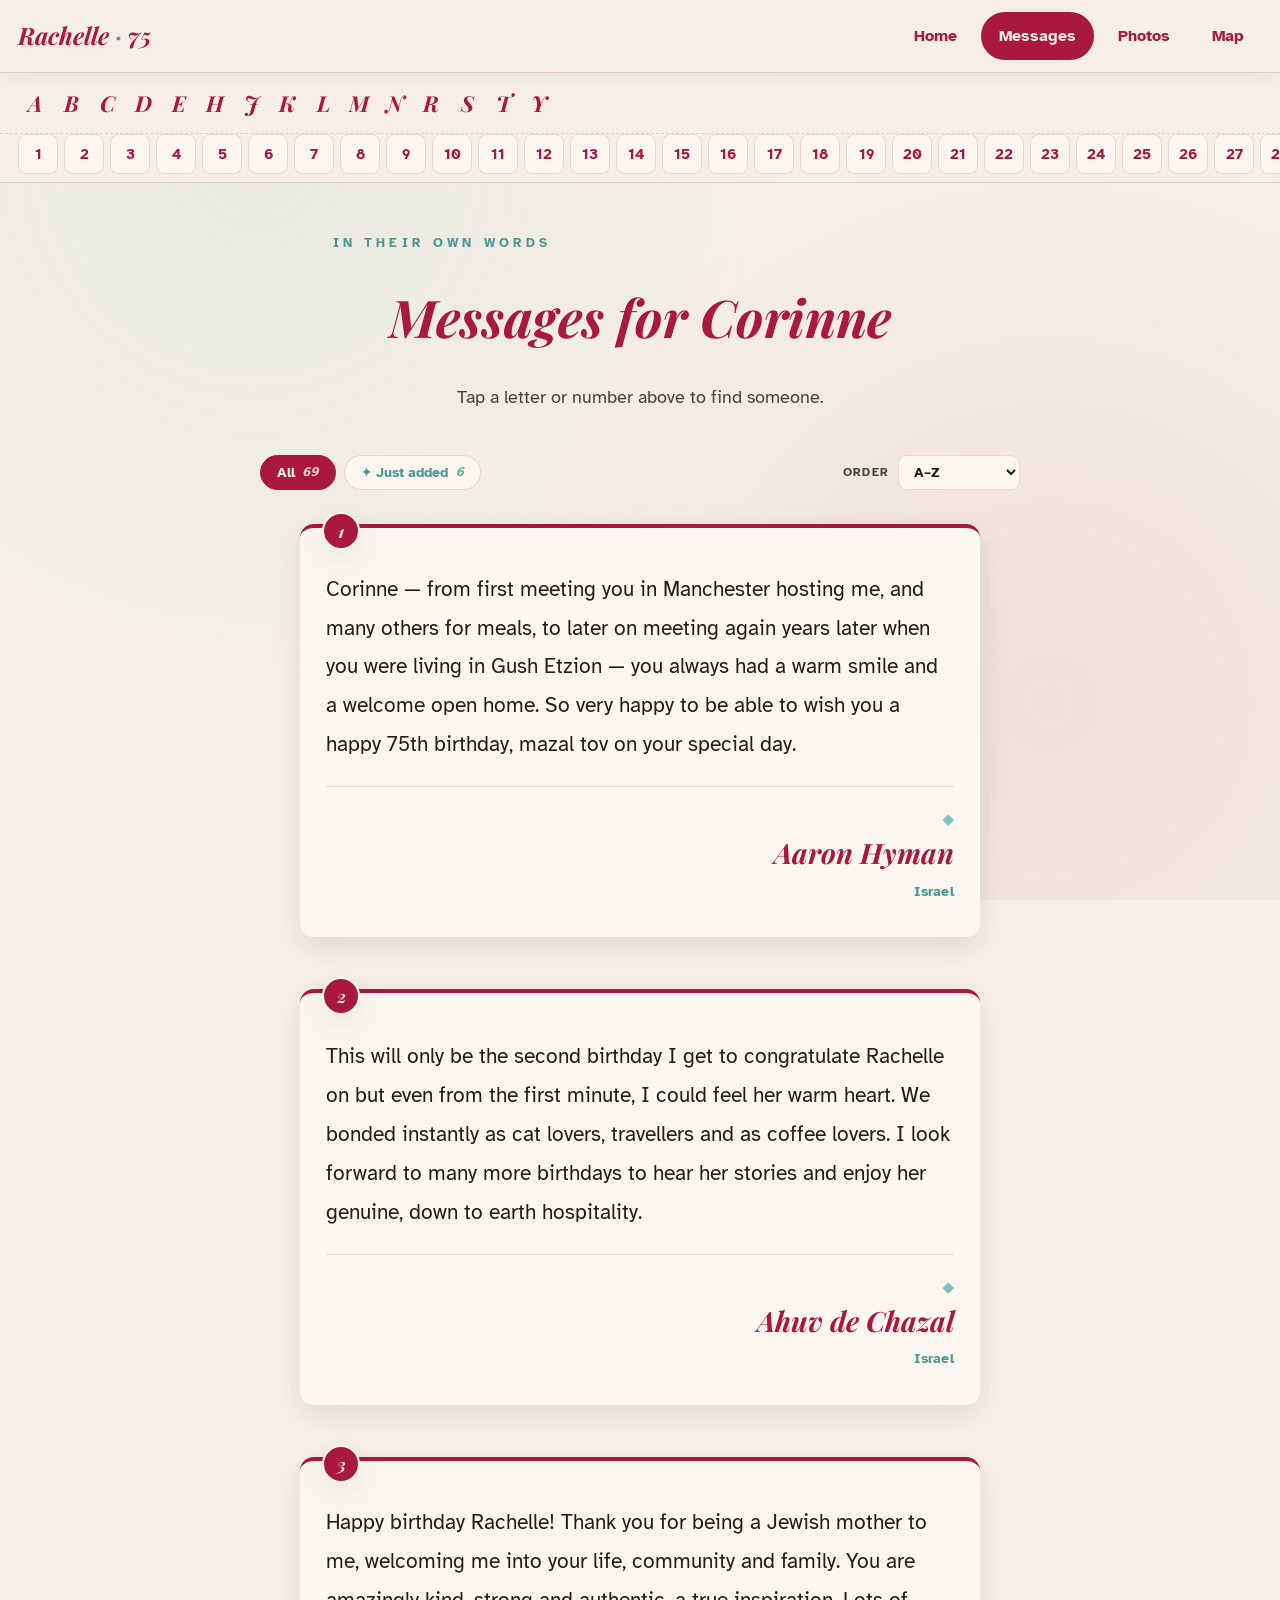
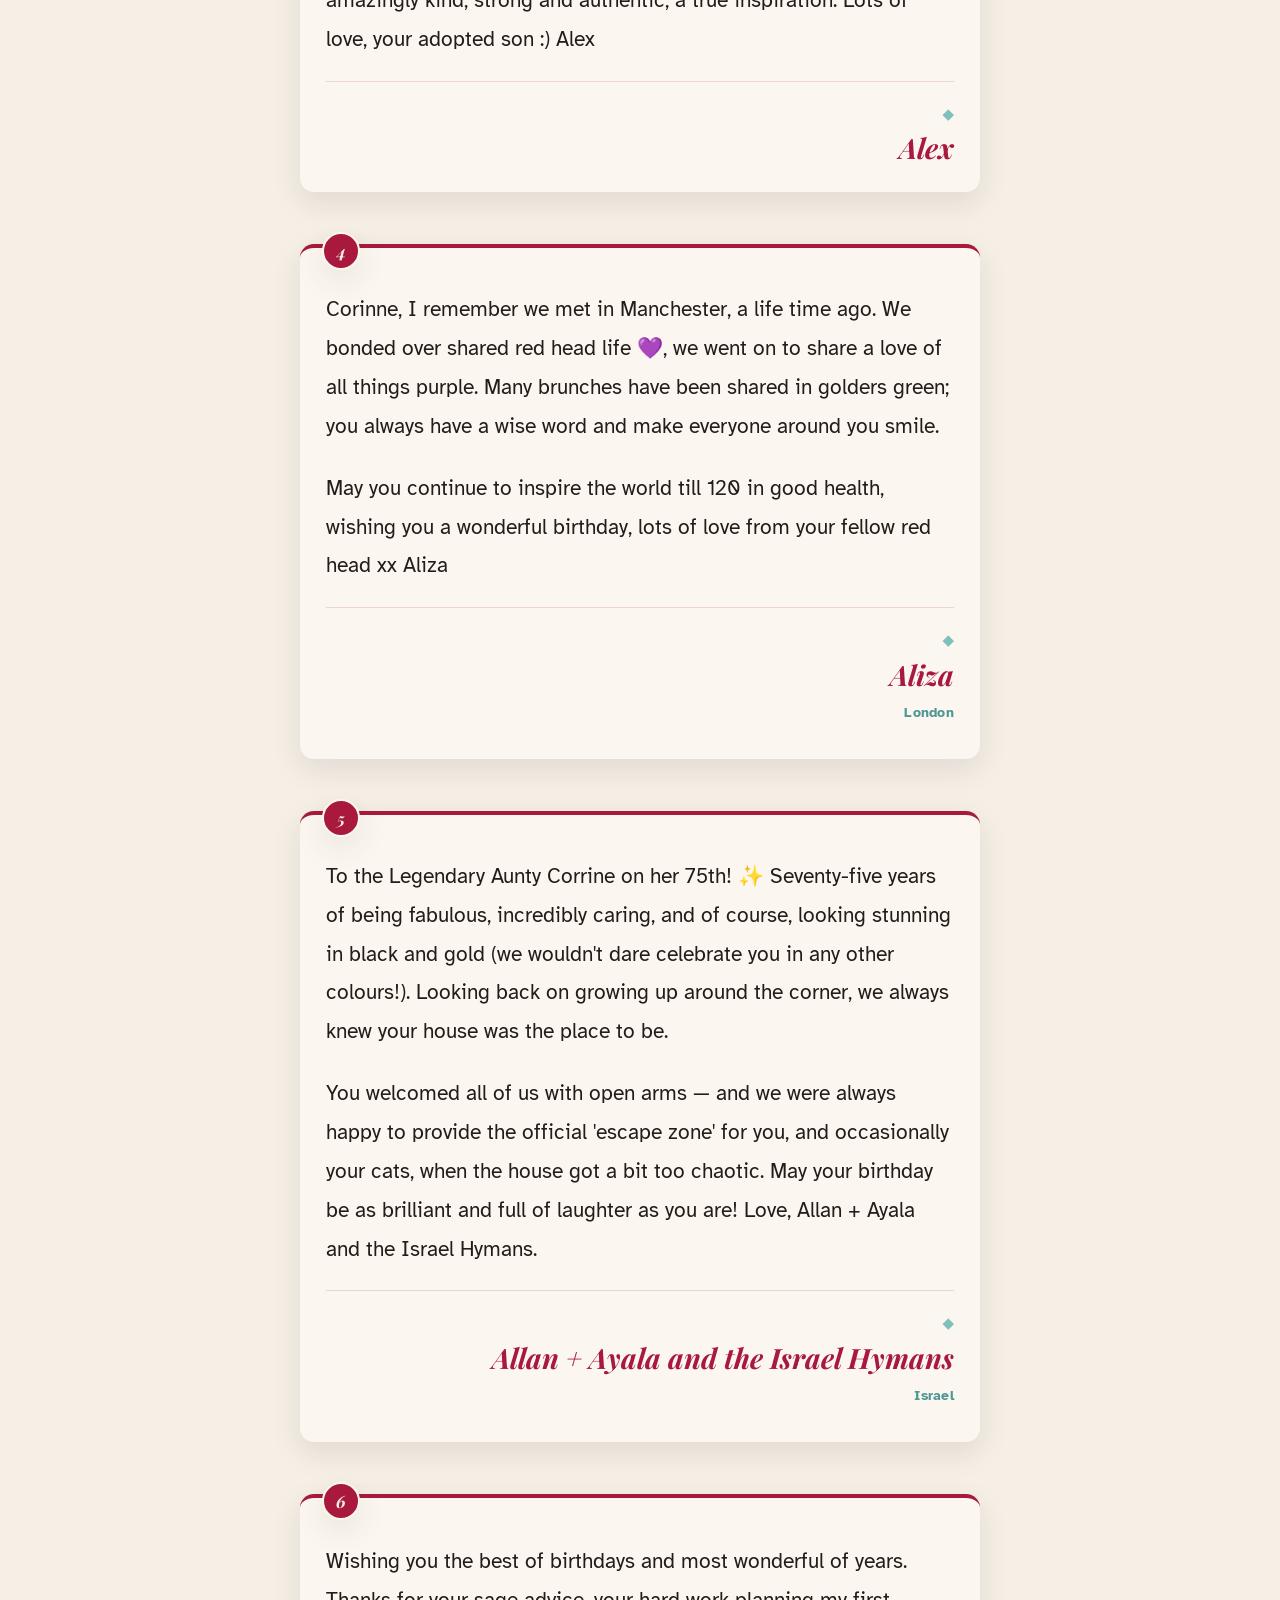
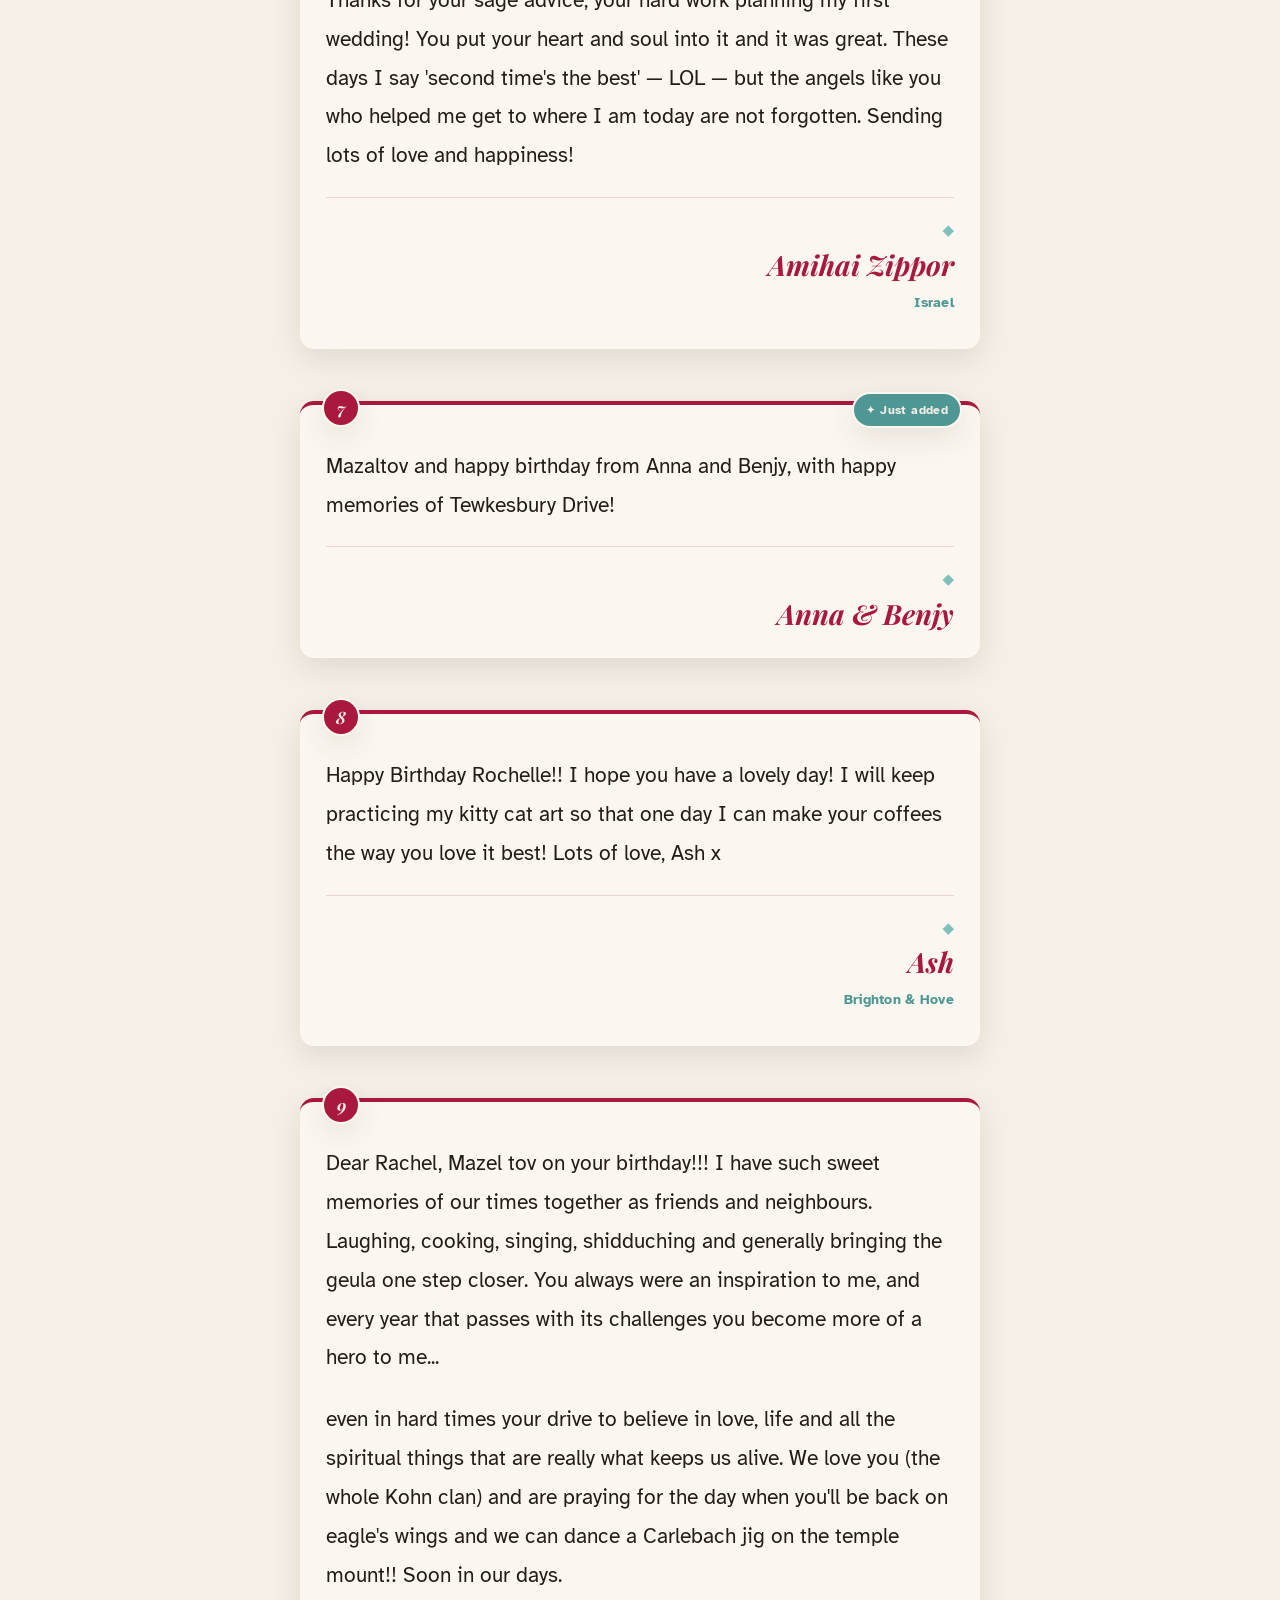
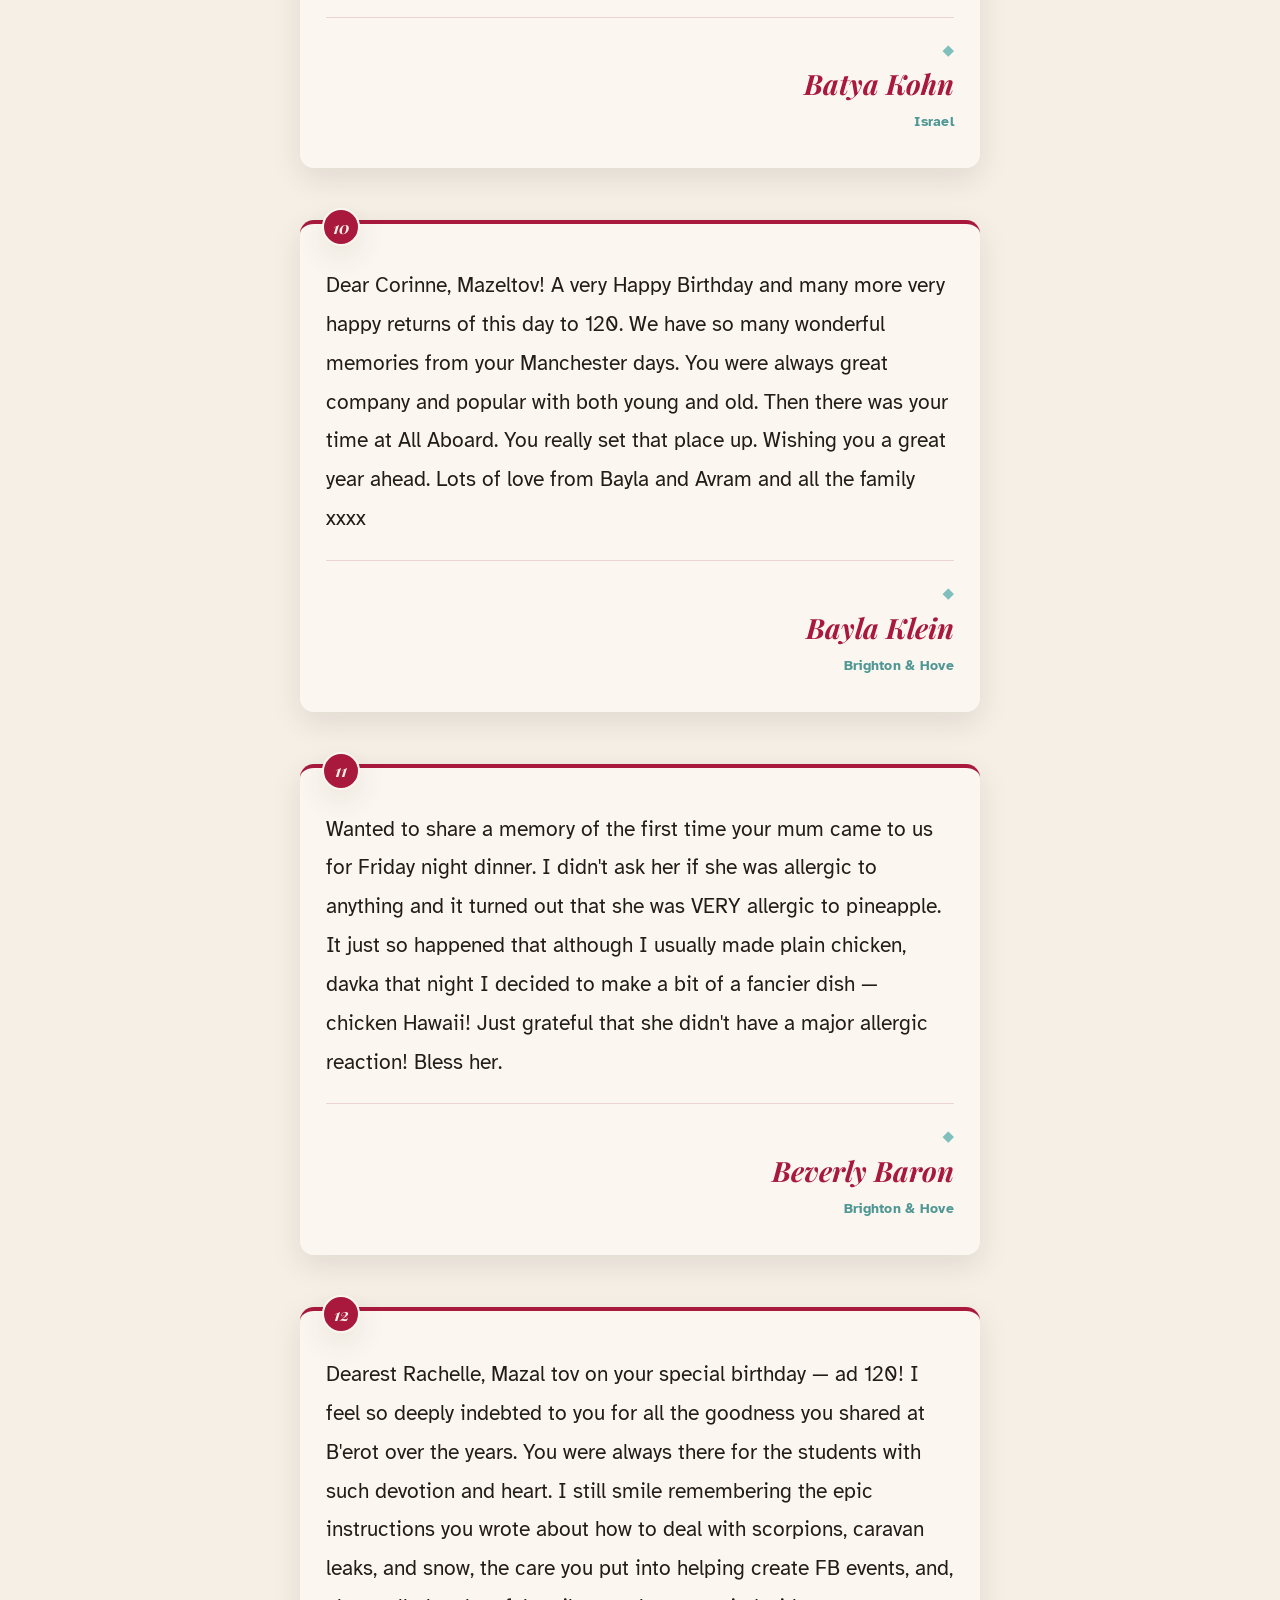
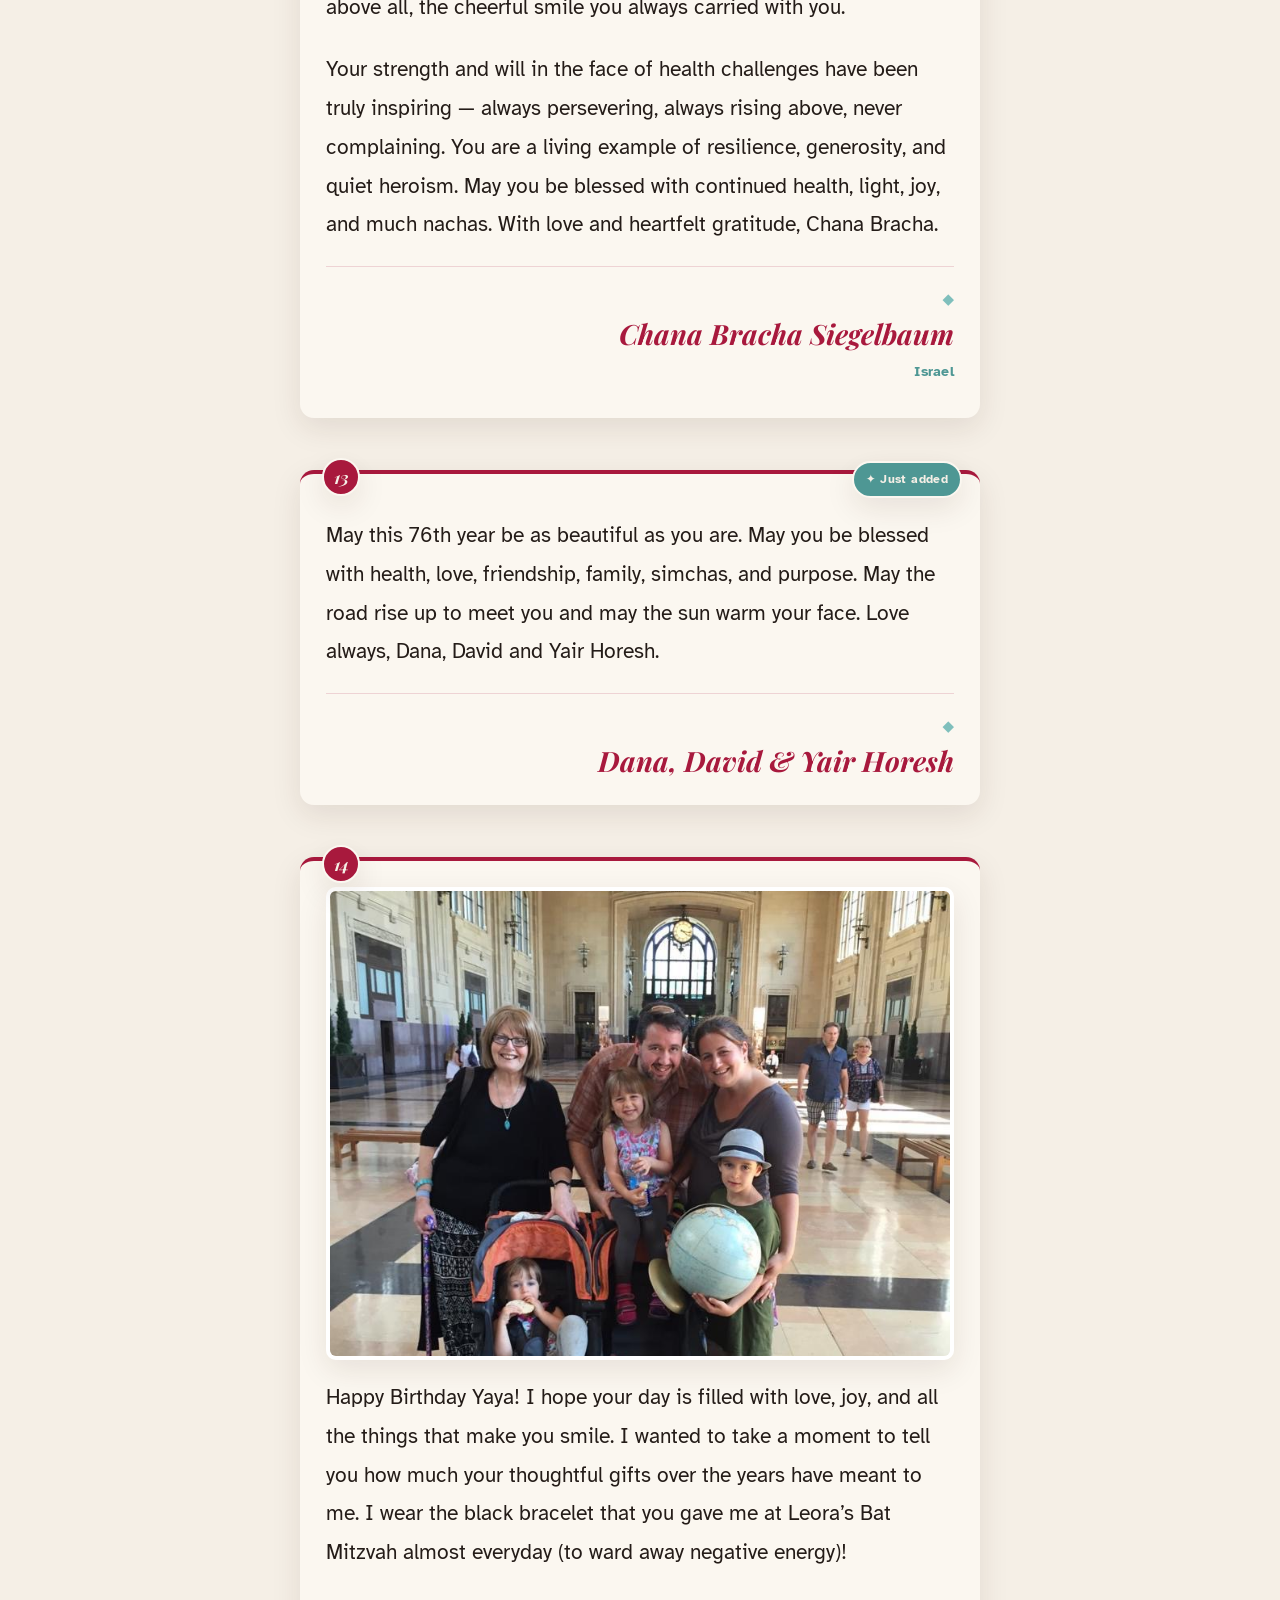
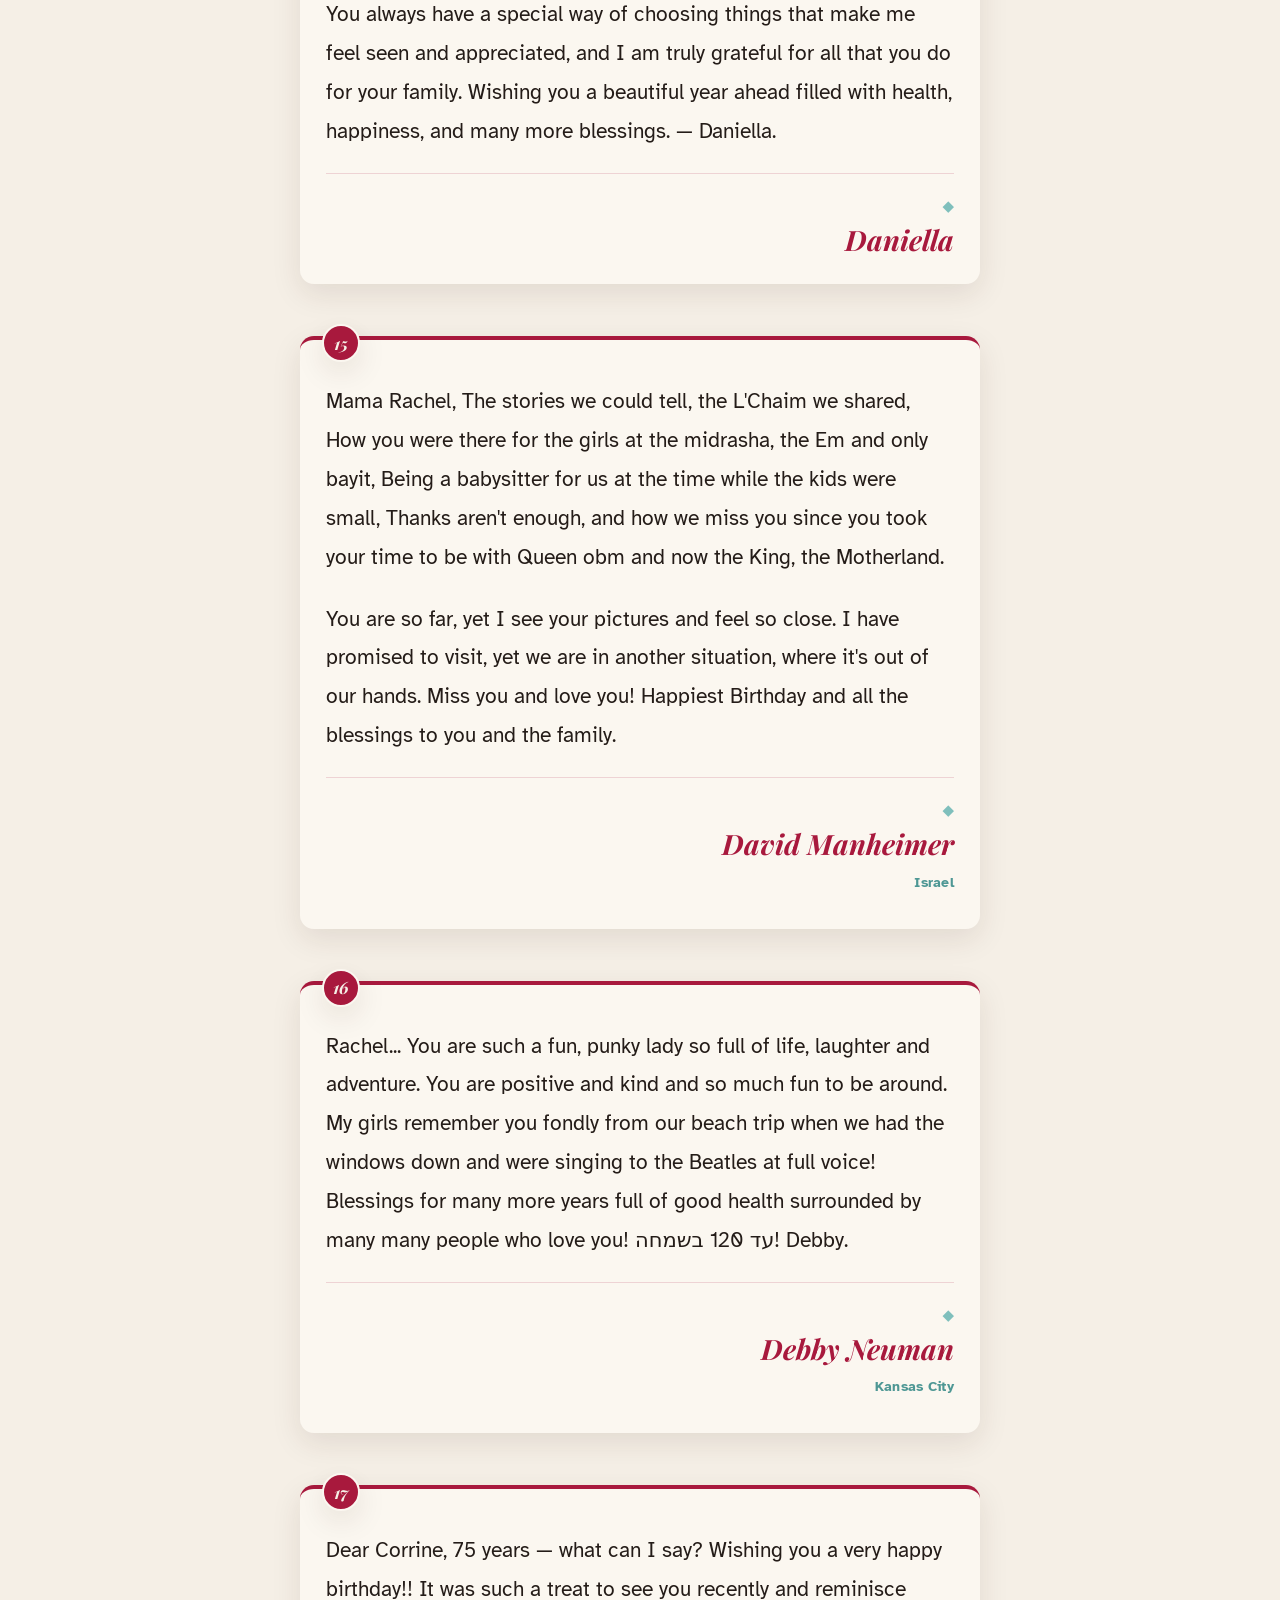
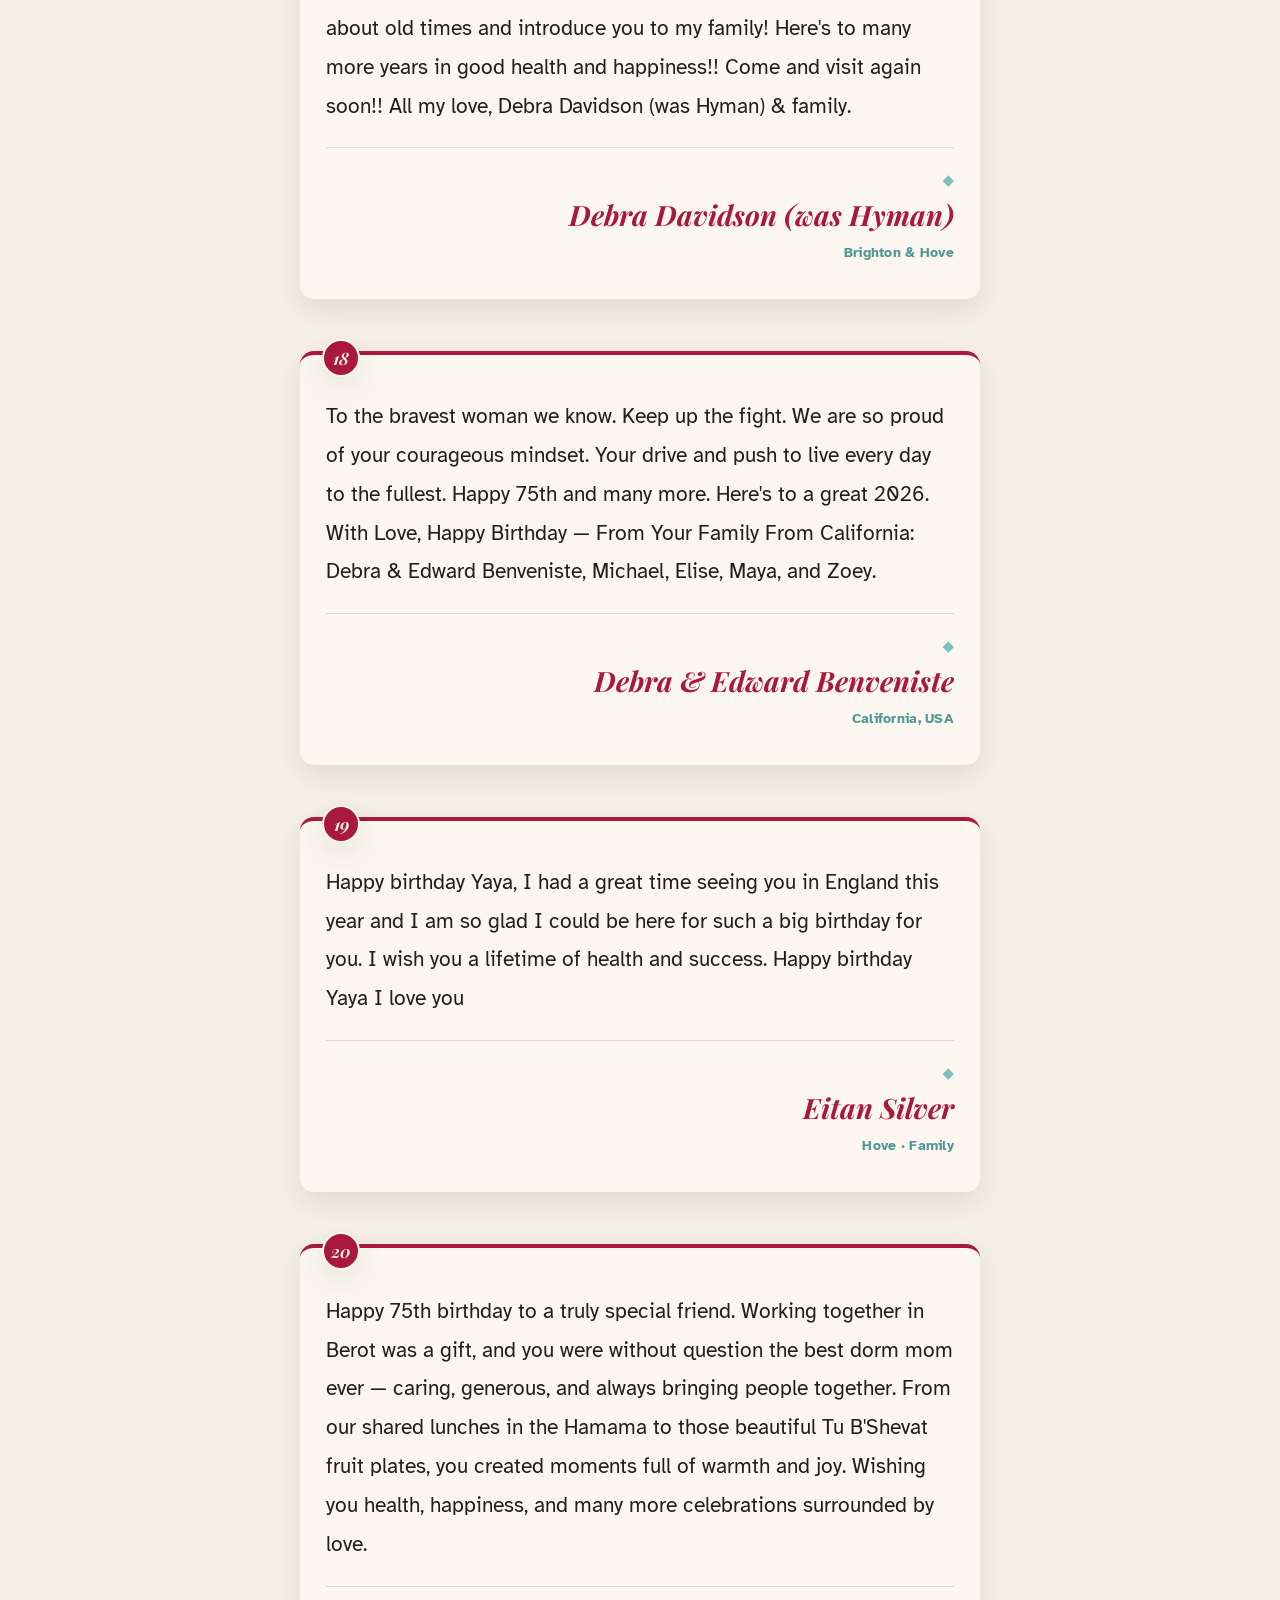
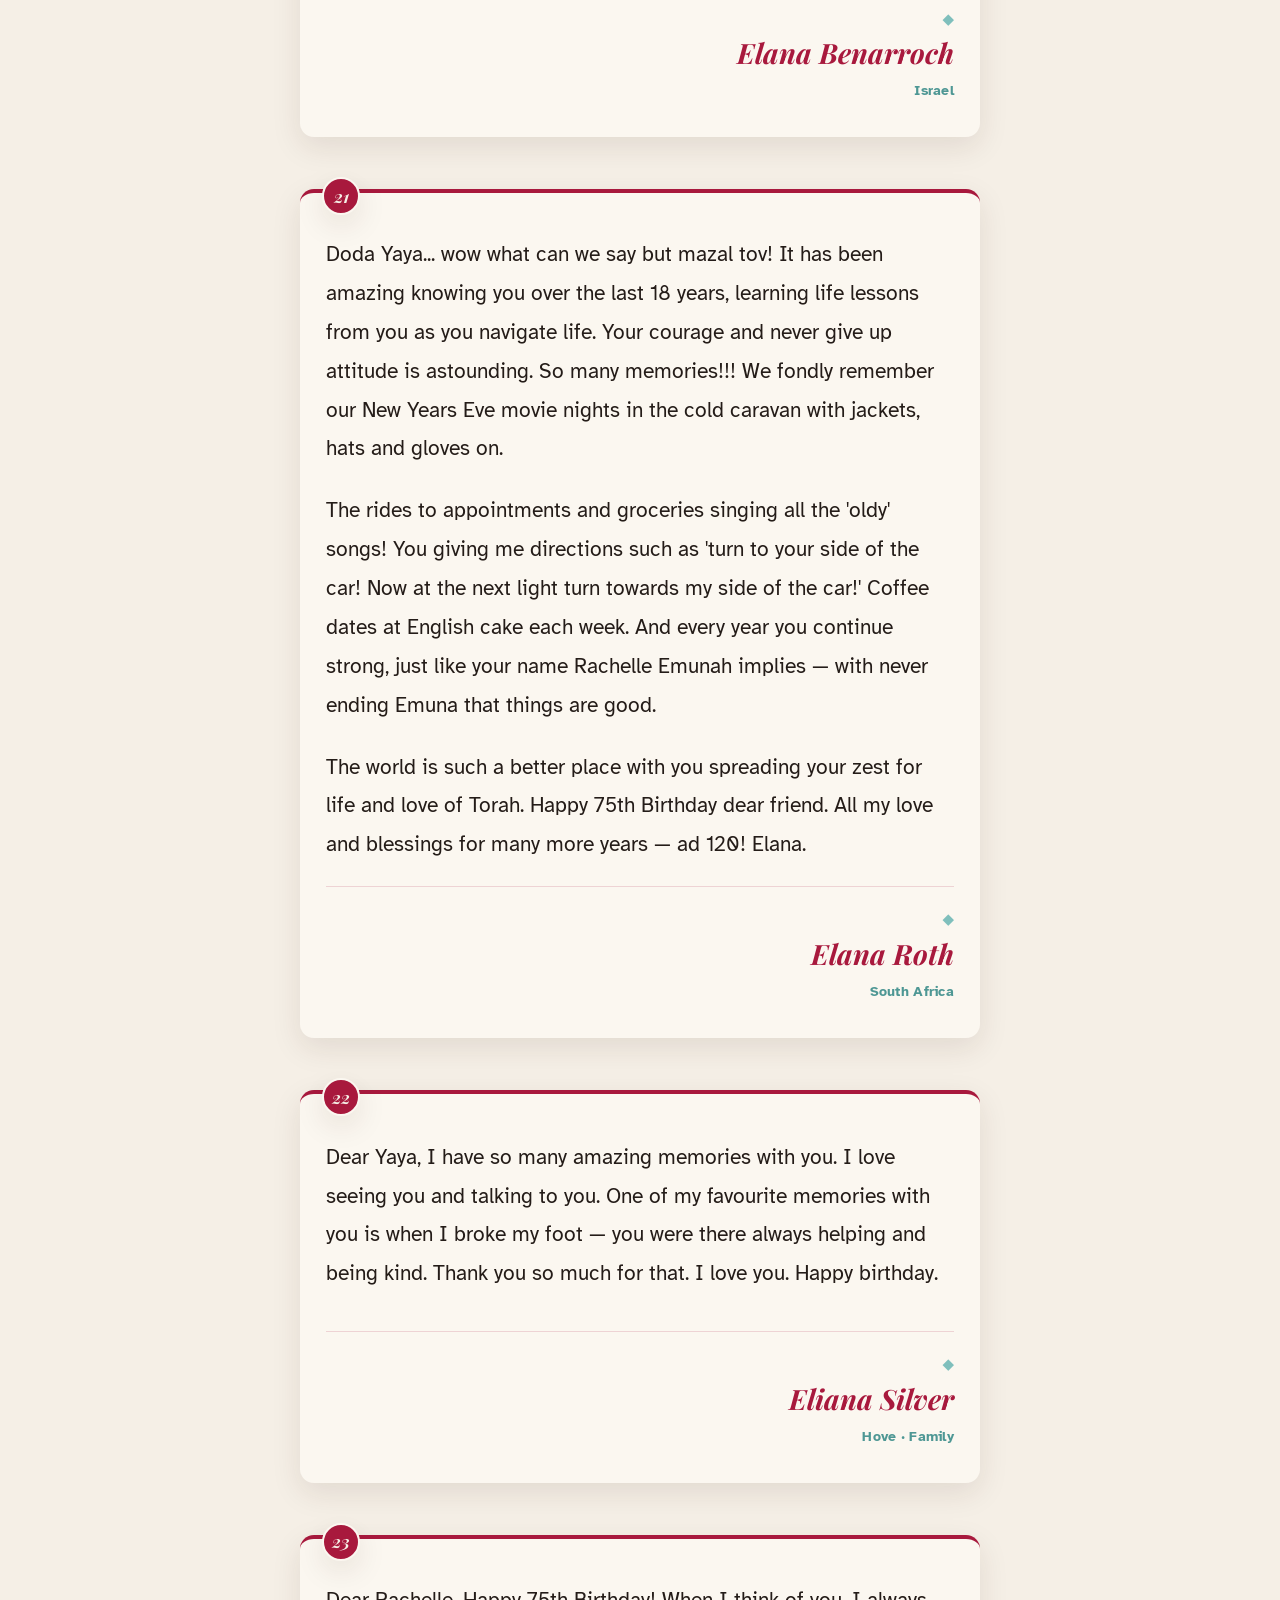
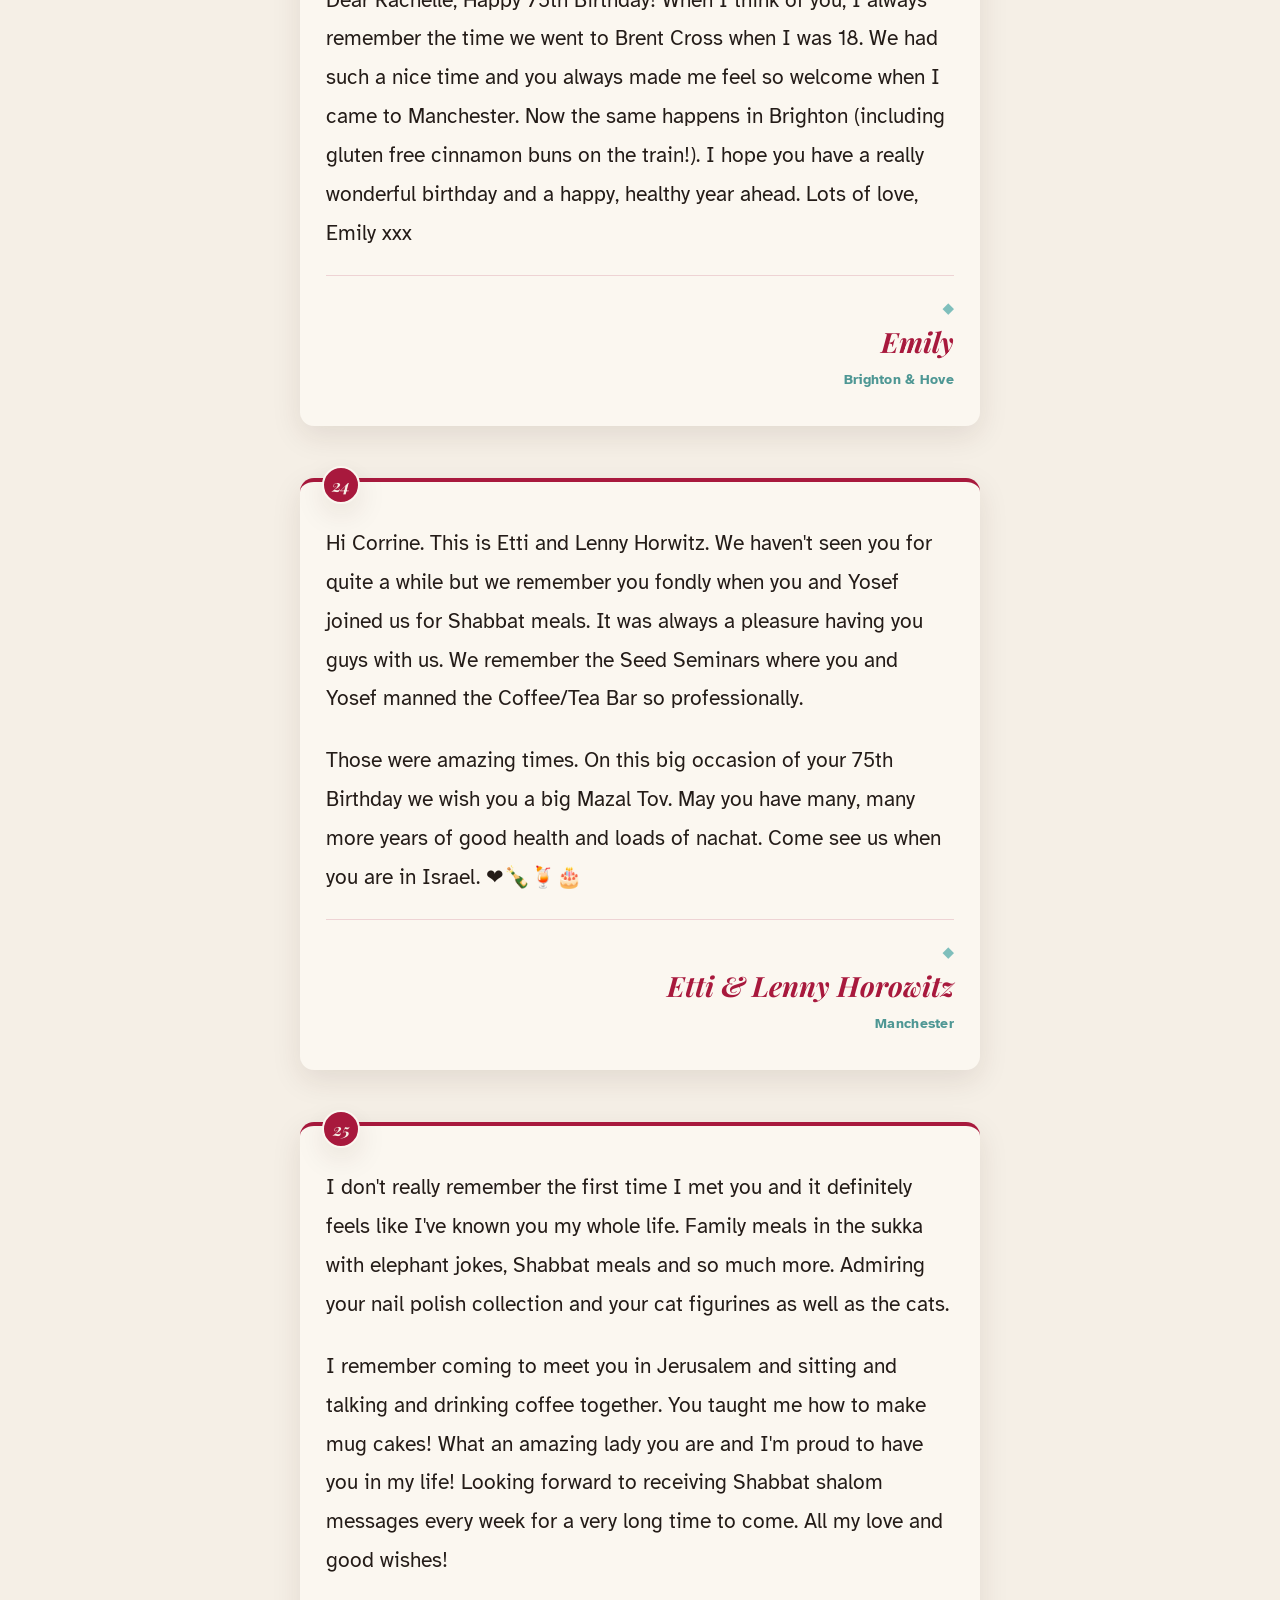
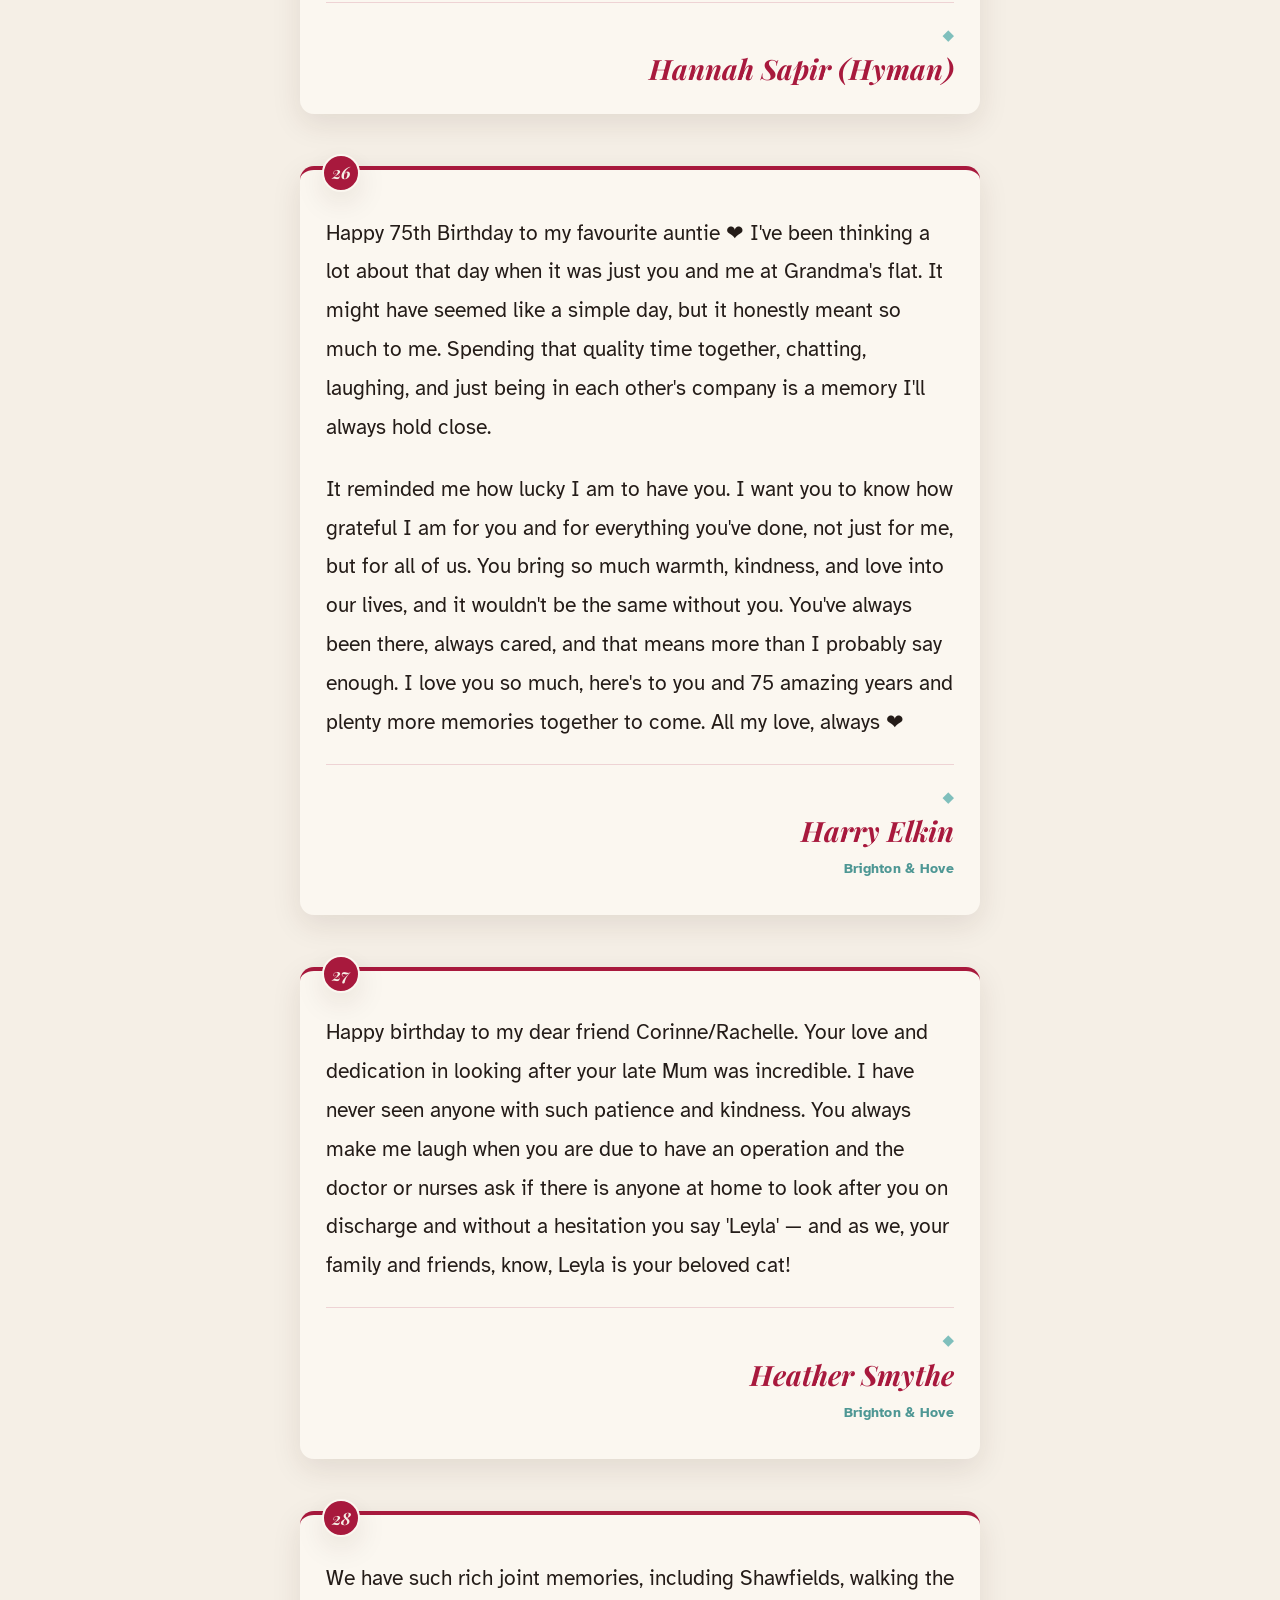
==== commit 971dfb8d: "Add six new birthday messages; add 'Just added' flag and filter/order controls New messages: Anna & " ====
--- a/messages.html
+++ b/messages.html
@@ -34,6 +34,18 @@
       <h2>Messages for Corinne</h2>
       <p>Tap a letter or number above to find someone.</p>
     </div>
+    <div class="msg-controls" id="msgControls">
+      <div class="chips" role="group" aria-label="Filter messages">
+        <button class="chip cur" data-filter="all" type="button">All</button>
+        <button class="chip chip-new" data-filter="new" type="button">✦ Just added</button>
+      </div>
+      <label class="sortwrap">Order
+        <select id="sortSelect" aria-label="Order messages">
+          <option value="az">A–Z</option>
+          <option value="new">Newest first</option>
+        </select>
+      </label>
+    </div>
     <div class="messages" id="messagesGrid"></div>
   </div>
 </section>
@@ -81,6 +93,7 @@
   card.id=m.id;
 
   let html = '<span class="msg-num" aria-hidden="true">'+(m.index+1)+'</span>';
+  if(m.isNew) html += '<span class="new-flag">✦ Just added</span>';
 
   const photos = m.photos||[];
   const pos = m.photoPos ? ' style="object-position:'+m.photoPos+'"' : '';
@@ -115,9 +128,47 @@
 
 MESSAGES.forEach(m=>messagesGrid.appendChild(buildCard(m)));
 
+// ---- filter & order controls ----
+const msgControls = document.getElementById('msgControls');
+const sortSelect = document.getElementById('sortSelect');
+const chips = [...msgControls.querySelectorAll('.chip')];
+const newCount = MESSAGES.filter(m=>m.isNew).length;
+msgControls.querySelector('[data-filter="all"]').innerHTML = 'All <span class="chip-n">'+MESSAGES.length+'</span>';
+msgControls.querySelector('[data-filter="new"]').innerHTML = '✦ Just added <span class="chip-n">'+newCount+'</span>';
+if(!newCount) msgControls.querySelector('[data-filter="new"]').style.display='none';
+
+let curFilter = 'all';
+
+function applyView(){
+  const order = [...MESSAGES.keys()];
+  if(sortSelect.value==='new'){
+    order.sort((a,b)=>{
+      const da = MESSAGES[a].date||'', db = MESSAGES[b].date||'';
+      if(da!==db) return db.localeCompare(da);      // most recent first
+      return MESSAGES[a].index - MESSAGES[b].index;  // then A–Z
+    });
+  }
+  order.forEach(i=>{
+    const el = document.getElementById(MESSAGES[i].id);
+    messagesGrid.appendChild(el);
+    el.style.display = (curFilter==='all' || MESSAGES[i].isNew) ? '' : 'none';
+  });
+}
+
+function setFilter(f){
+  curFilter = f;
+  chips.forEach(c=>c.classList.toggle('cur', c.dataset.filter===f));
+  applyView();
+}
+
+chips.forEach(c=>c.addEventListener('click',()=>setFilter(c.dataset.filter)));
+sortSelect.addEventListener('change', applyView);
+applyView();
+
 function headerH(){return document.querySelector('.site-head').offsetHeight + document.querySelector('.index-bar').offsetHeight;}
 
 function jumpTo(idx, letter){
+  if(curFilter!=='all'){ setFilter('all'); }
   document.querySelectorAll('.azletter').forEach(b=>b.classList.toggle('cur', b.dataset.letter===letter));
   document.querySelectorAll('.numbtn').forEach(b=>b.classList.toggle('cur', +b.dataset.num===idx));
   const el=document.getElementById(MESSAGES[idx].id);
--- a/styles.css
+++ b/styles.css
@@ -82,6 +82,15 @@
 .hero h1 .dot{color:var(--teal-deep);font-style:normal;}
 .hero .sub{font-family:var(--display);font-style:italic;font-size:clamp(20px,4.6vw,30px);color:var(--ink-soft);margin:22px 0 0;}
 .hero .blessing{margin:30px auto 0;max-width:560px;font-size:18px;color:var(--ink-soft);}
+.hero-feature{margin:36px auto 0;max-width:620px;padding:0 6px;}
+.hero-feature img{
+  width:100%;height:auto;display:block;border-radius:16px;
+  border:5px solid #fff;box-shadow:var(--shadow-lg);background:var(--cream-deep);
+}
+.hero-feature figcaption{
+  font-family:var(--display);font-style:italic;font-size:16px;color:var(--ink-soft);
+  margin-top:14px;letter-spacing:.01em;
+}
 .hero-photos{display:flex;justify-content:center;flex-wrap:wrap;gap:10px;margin:26px auto 4px;max-width:720px;}
 .hero-photos .hp{
   width:72px;height:72px;border-radius:50%;object-fit:cover;object-position:center 28%;
@@ -182,6 +191,22 @@
 
 /* ============ MESSAGES ============ */
 .messages{max-width:680px;margin:0 auto;display:flex;flex-direction:column;gap:26px;}
+/* ============ MESSAGE FILTER / ORDER CONTROLS ============ */
+.msg-controls{display:flex;flex-wrap:wrap;align-items:center;justify-content:space-between;gap:14px;max-width:760px;margin:0 auto 34px;}
+.msg-controls .chips{display:flex;gap:8px;flex-wrap:wrap;}
+.chip{font-family:var(--body-font);font-size:14px;font-weight:700;color:var(--ink-soft);background:var(--card);
+  border:1px solid var(--line);border-radius:999px;padding:8px 16px;cursor:pointer;display:inline-flex;align-items:center;gap:7px;transition:background .15s,color .15s,border-color .15s;}
+.chip:hover{border-color:var(--teal-deep);}
+.chip.cur{background:var(--crimson);color:var(--cream);border-color:var(--crimson);}
+.chip-new{color:var(--teal-deep);}
+.chip-new.cur{background:var(--teal-deep);color:var(--cream);border-color:var(--teal-deep);}
+.chip .chip-n{font-size:12px;opacity:.82;font-style:italic;}
+.sortwrap{font-size:12px;font-weight:700;color:var(--ink-soft);text-transform:uppercase;letter-spacing:.1em;display:inline-flex;align-items:center;gap:9px;}
+.sortwrap select{font-family:var(--body-font);font-size:14px;font-weight:700;color:var(--ink);background:var(--card);
+  border:1px solid var(--line);border-radius:9px;padding:7px 11px;cursor:pointer;text-transform:none;letter-spacing:0;}
+.new-flag{position:absolute;top:-13px;right:18px;background:var(--teal-deep);color:var(--cream);font-size:12px;font-weight:700;
+  letter-spacing:.03em;padding:5px 12px;border-radius:999px;box-shadow:var(--shadow);border:2px solid var(--card);}
+
 .msg{
   break-inside:avoid;position:relative;background:var(--card);border-radius:14px;border-top:4px solid var(--crimson);
   box-shadow:var(--shadow);padding:26px 26px 28px;margin:0 0 26px;scroll-margin-top:150px;
@@ -258,7 +283,7 @@
 @media print{
   @page{size:A4;margin:16mm 14mm;}
   html,body{background:#fff!important;}
-  .site-head,.index-bar,.lightbox,.pdf-btn,.pdf-wrap,.home-cards,.msg-num{display:none!important;}
+  .site-head,.index-bar,.lightbox,.pdf-btn,.pdf-wrap,.home-cards,.msg-num,.msg-controls,.new-flag{display:none!important;}
   .hero{padding:0 0 18px!important;}
   .hero h1{font-size:40pt!important;}
   .messages{display:block!important;}
